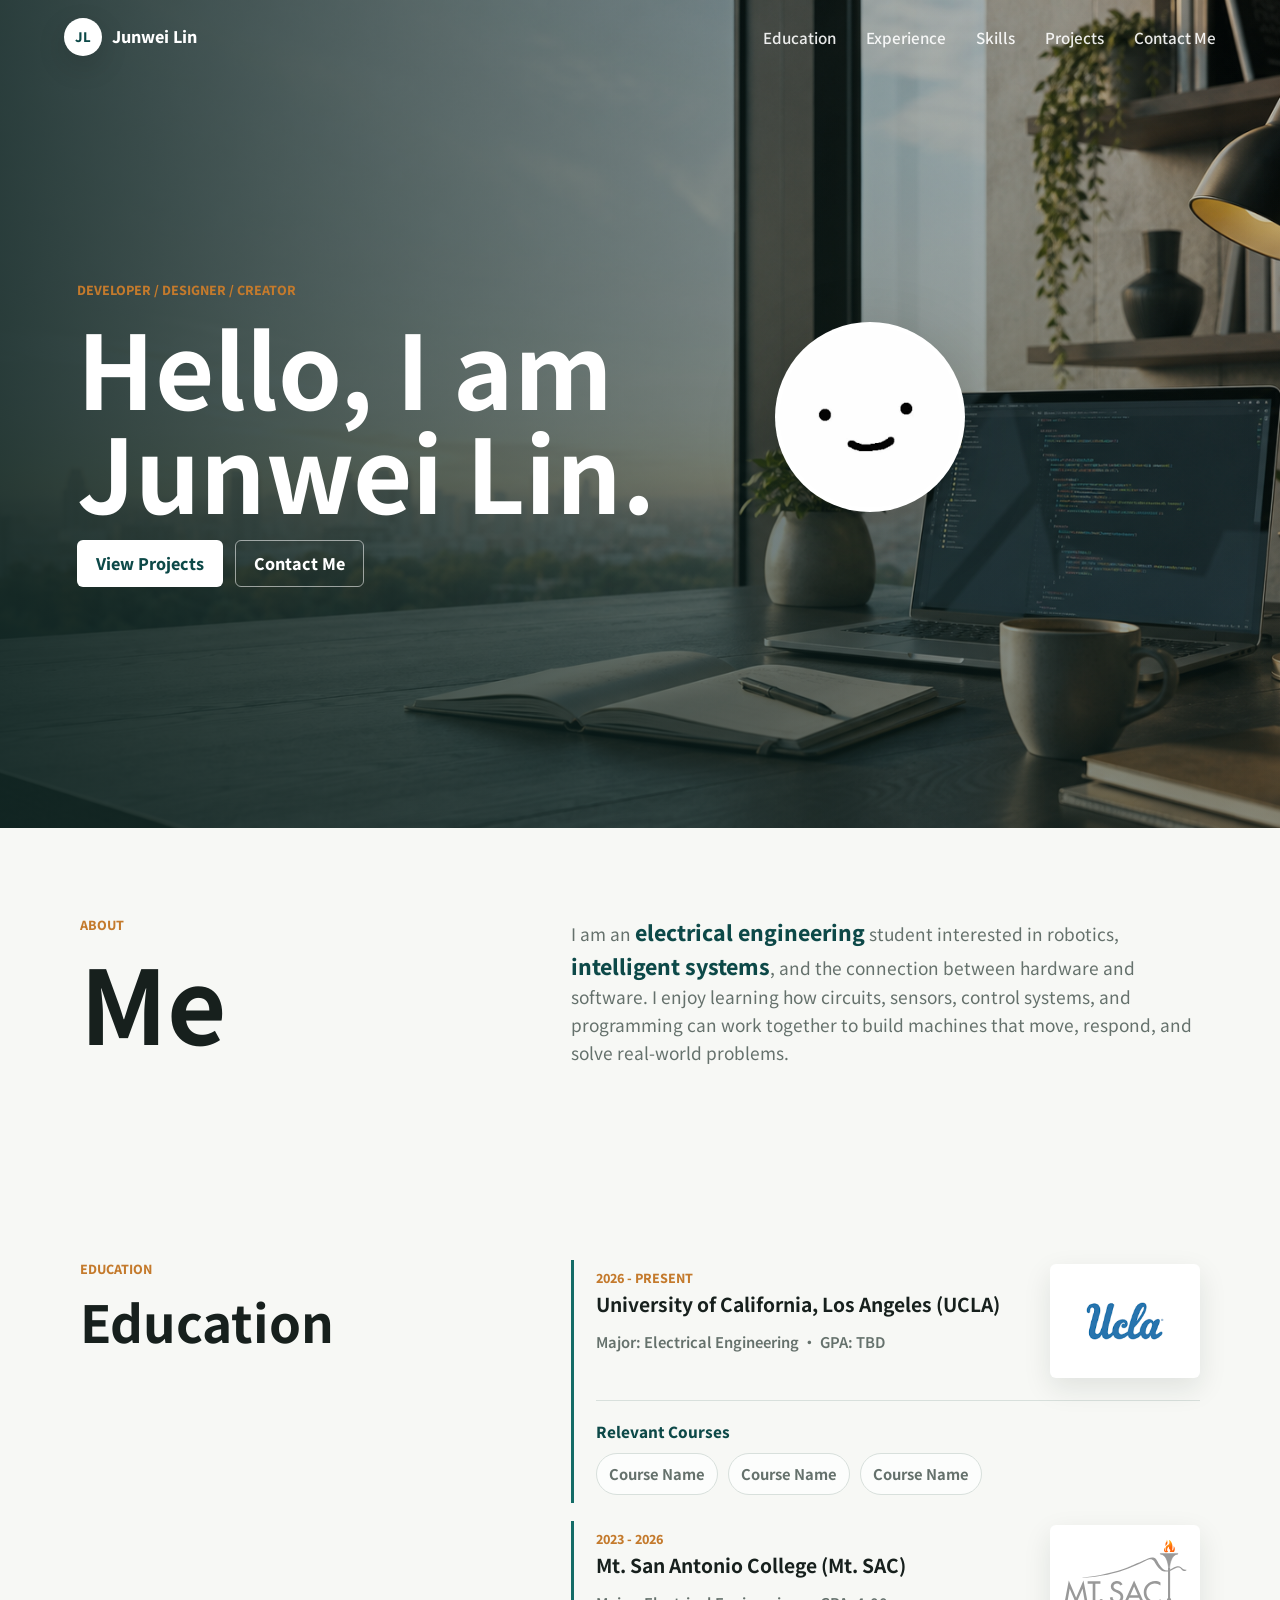
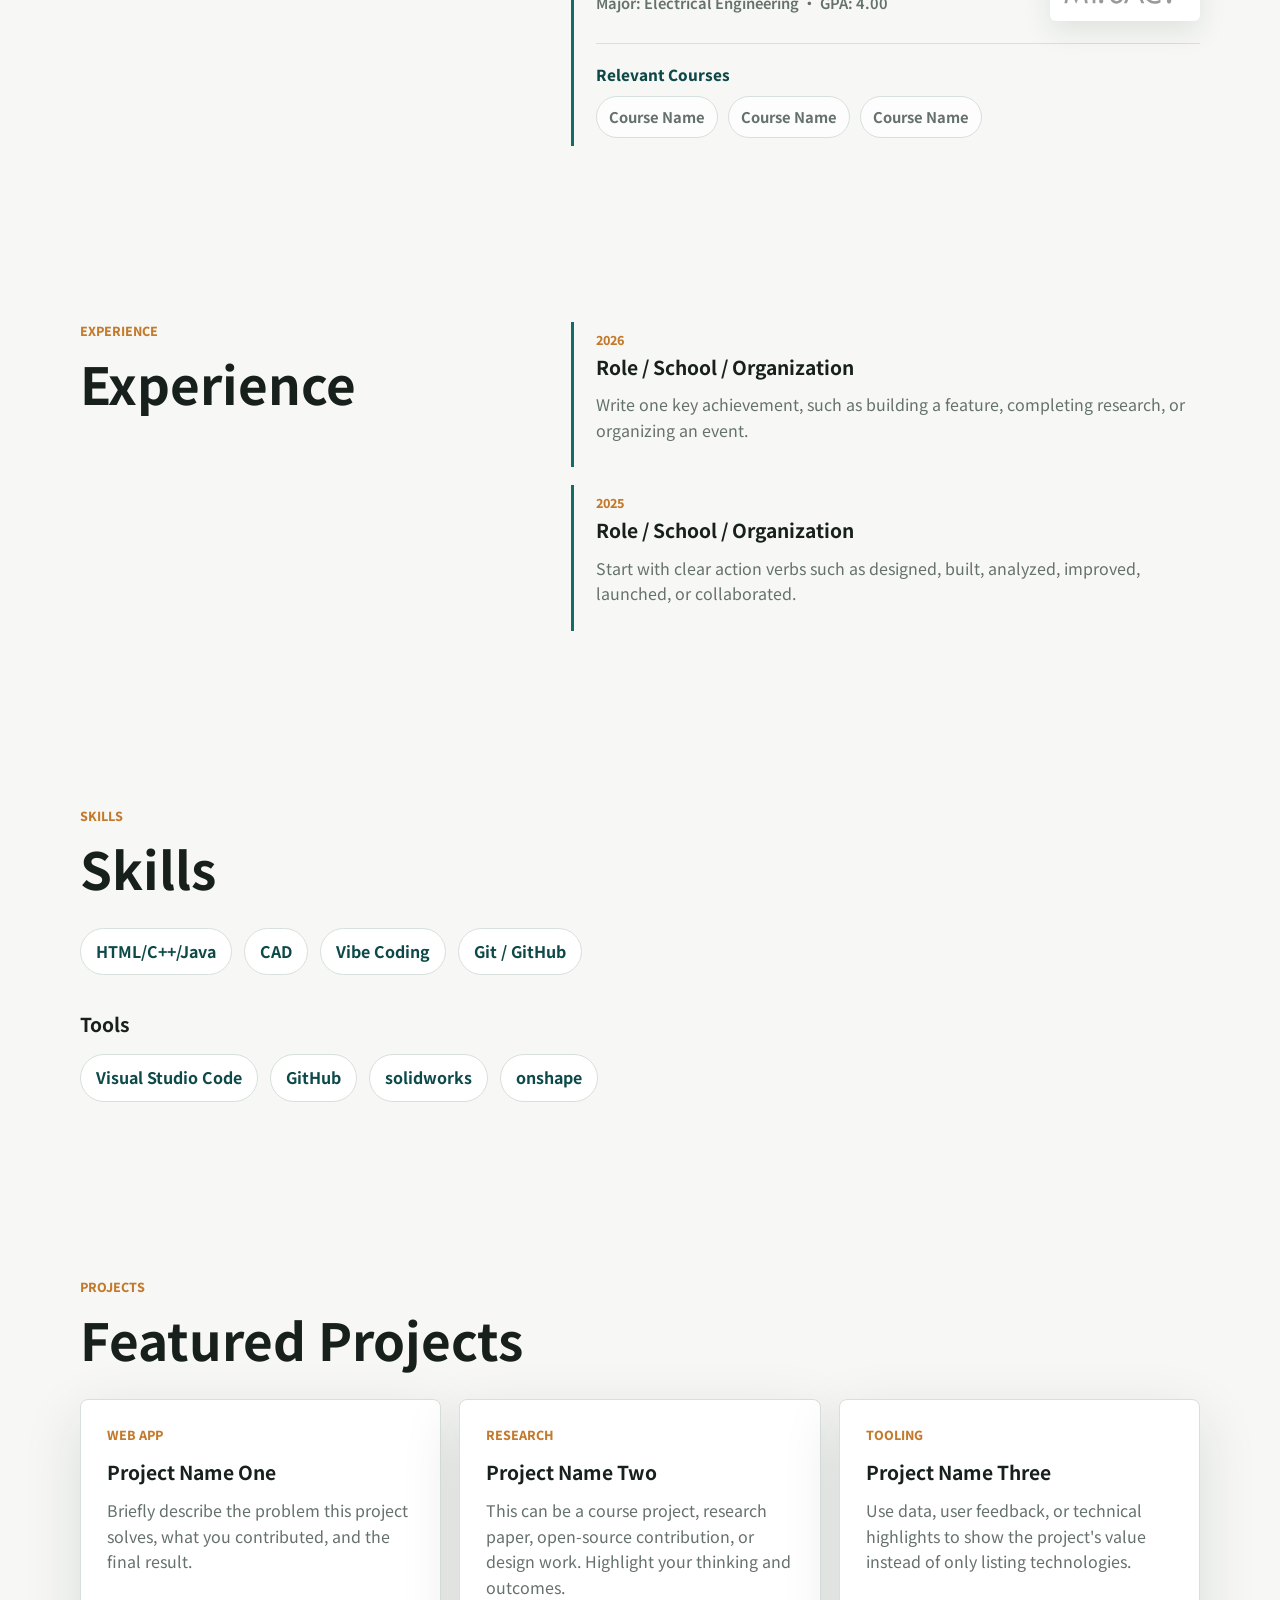
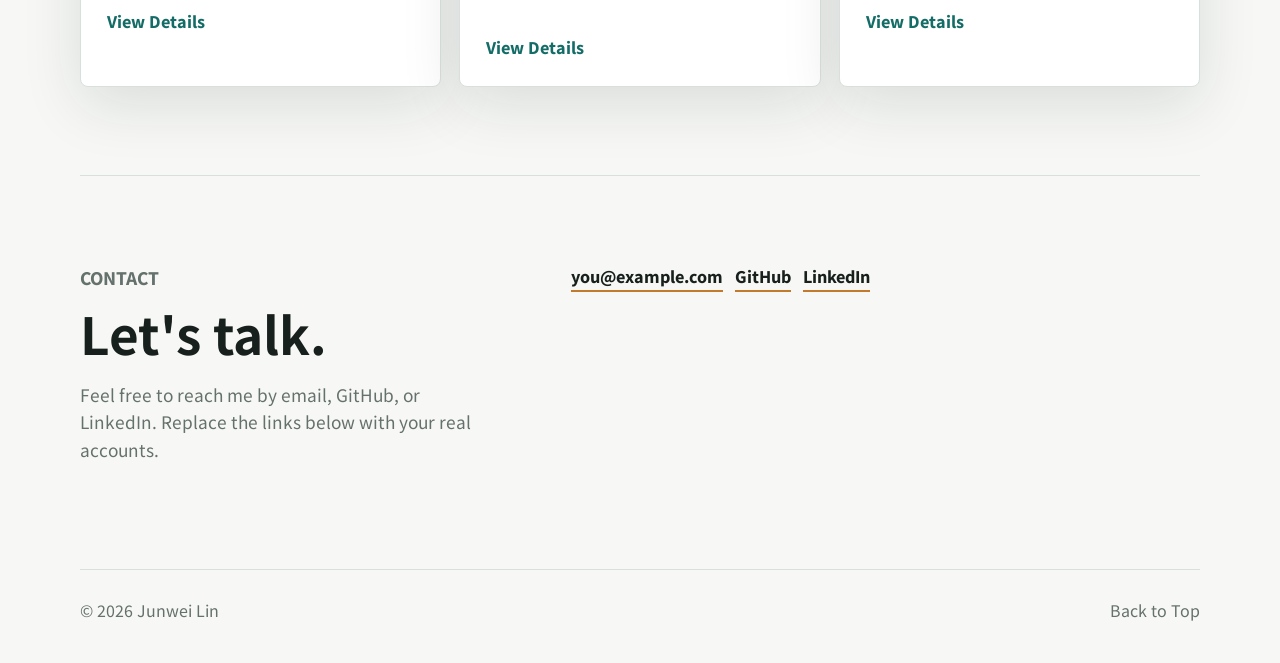
==== index.html @ 2634b9b8 "Refresh project page styles" ====
<!doctype html>
<html lang="en">
  <head>
    <meta charset="utf-8" />
    <meta name="viewport" content="width=device-width, initial-scale=1" />
    <meta
      name="description"
      content="A personal portfolio website showcasing projects, experience, skills, and contact information."
    />
    <title>Junwei Lin | Personal Website</title>
    <link rel="preconnect" href="https://fonts.googleapis.com" />
    <link rel="preconnect" href="https://fonts.gstatic.com" crossorigin />
    <link
      href="https://fonts.googleapis.com/css2?family=Noto+Sans+SC:wght@400;500;700;800&display=swap"
      rel="stylesheet"
    />
    <link rel="stylesheet" href="./styles.css?v=2" />
  </head>
  <body>
    <header class="site-header" data-header>
      <a class="brand" href="#home" aria-label="Back to home">
        <span class="brand-mark" aria-hidden="true">JL</span>
        <span>Junwei Lin</span>
      </a>
      <nav class="nav" aria-label="Main navigation">
        <a href="#education">Education</a>
        <a href="#experience">Experience</a>
        <a href="#skills">Skills</a>
        <a href="#projects">Projects</a>
        <a href="#contact">Contact Me</a>
      </nav>
    </header>

    <main>
      <section class="hero" id="home">
        <img
          class="hero-image"
          src="./assets/hero-workspace.png"
          alt="Modern workspace with city morning light"
        />
        <div class="hero-shade"></div>
        <div class="hero-content">
          <p class="eyebrow">Developer / Designer / Creator</p>
          <div class="hero-title">
            <h1>Hello, I am Junwei Lin.</h1>
            <img
              class="hero-avatar"
              src="./assets/avatar.png"
              alt="Junwei Lin avatar"
            />
          </div>
         
          <div class="hero-actions">
            <a class="button primary" href="#projects">View Projects</a>
            <a class="button secondary" href="#contact">Contact Me</a>
          </div>
        </div>
      </section>

      <section class="intro section">
        <div>
          <p class="section-label">About</p>
          <h1>Me</h1>
        </div>
        <p>
          I am an <strong>electrical engineering</strong> student interested in robotics, <strong>intelligent systems</strong>,
          and the connection between hardware and software. I enjoy learning how circuits,
          sensors, control systems, and programming can work together to build machines that
          move, respond, and solve real-world problems.
        </p>
      </section>

      
      <section class="split section education" id="education">
        <div>
          <p class="section-label">Education</p>
          <h2>Education</h2>
        </div>
        <div class="timeline">
          <article>
            <div class="education-header">
              <div>
                <span>2026 - Present</span>
                <h3>University of California, Los Angeles (UCLA)</h3>
                <p class="education-meta">Major: Electrical Engineering · GPA: TBD</p>
              </div>
              <img
                class="school-logo"
                src="./assets/ucla-logo.png"
                alt="UCLA logo"
              />
            </div>
            <div class="course-space">
              <h4>Relevant Courses</h4>
              <ul>
                <li>Course Name</li>
                <li>Course Name</li>
                <li>Course Name</li>
              </ul>
            </div>
          </article>
          <article>
            <div class="education-header">
              <div>
                <span>2023 - 2026</span>
                <h3>Mt. San Antonio College (Mt. SAC)</h3>
                <p class="education-meta">Major: Electrical Engineering · GPA: 4.00</p>
              </div>
              <img
                class="school-logo"
                src="./assets/mtsac-logo.svg"
                alt="Mt. SAC logo"
              />
            </div>
            <div class="course-space">
              <h4>Relevant Courses</h4>
              <ul>
                <li>Course Name</li>
                <li>Course Name</li>
                <li>Course Name</li>
              </ul>
            </div>
          </article>
        </div>
      </section>

      <section class="split section" id="experience">
        <div>
          <p class="section-label">Experience</p>
          <h2>Experience</h2>
        </div>
        <div class="timeline">
          <article>
            <span>2026</span>
            <h3>Role / School / Organization</h3>
            <p>Write one key achievement, such as building a feature, completing research, or organizing an event.</p>
          </article>
          <article>
            <span>2025</span>
            <h3>Role / School / Organization</h3>
            <p>Start with clear action verbs such as designed, built, analyzed, improved, launched, or collaborated.</p>
          </article>
        </div>
      </section>

      <section class="section" id="skills">
        <div class="section-heading">
          <p class="section-label">Skills</p>
          <h2>Skills</h2>
        </div>
        <ul class="skill-list" aria-label="Skills list">
          <li>HTML/C++/Java</li>
          <li>CAD</li>
          <li>Vibe Coding</li>
          <li>Git / GitHub</li>
        </ul>
        <div class="tool-group">
          <h3>Tools</h3>
          <ul class="skill-list" aria-label="Tools I want to use">
            <li>Visual Studio Code</li>
            <li>GitHub</li>
            <li>solidworks</li>
            <li>onshape</li>
          </ul>
        </div>
      </section>

      <section class="section" id="projects">
        <div class="section-heading">
          <p class="section-label">Projects</p>
          <h2>Featured Projects</h2>
        </div>
        <div class="project-grid">
          <article class="project-card">
            <div class="project-meta">Web App</div>
            <h3>Project Name One</h3>
            <p>
              Briefly describe the problem this project solves, what you contributed,
              and the final result.
            </p>
            <a href="./project-one.html" aria-label="View Project Name One details">View Details</a>
          </article>
          <article class="project-card">
            <div class="project-meta">Research</div>
            <h3>Project Name Two</h3>
            <p>
              This can be a course project, research paper, open-source contribution,
              or design work. Highlight your thinking and outcomes.
            </p>
            <a href="./project-two.html" aria-label="View Project Name Two details">View Details</a>
          </article>
          <article class="project-card">
            <div class="project-meta">Tooling</div>
            <h3>Project Name Three</h3>
            <p>
              Use data, user feedback, or technical highlights to show the project's value
              instead of only listing technologies.
            </p>
            <a href="./project-three.html" aria-label="View Project Name Three details">View Details</a>
          </article>
        </div>
      </section>

      <section class="contact section" id="contact">
        <div>
          <p class="section-label">Contact</p>
          <h2>Let's talk.</h2>
          <p>
            Feel free to reach me by email, GitHub, or LinkedIn.
            Replace the links below with your real accounts.
          </p>
        </div>
        <div class="contact-links">
          <a href="mailto:you@example.com">you@example.com</a>
          <a href="https://github.com/yourname">GitHub</a>
          <a href="https://www.linkedin.com/in/yourname">LinkedIn</a>
        </div>
      </section>
    </main>

    <footer class="footer">
      <span>© <span data-year></span> Junwei Lin</span>
      <a href="#home">Back to Top</a>
    </footer>

    <script src="./script.js"></script>
  </body>
</html>
---- styles.css ----
:root {
  color-scheme: light;
  --ink: #17201d;
  --muted: #65716c;
  --line: #d8e0dc;
  --paper: #f7f8f5;
  --white: #ffffff;
  --teal: #146c67;
  --teal-dark: #0d4948;
  --amber: #c47a2c;
  --shadow: 0 18px 60px rgba(20, 35, 33, 0.12);
}

* {
  box-sizing: border-box;
}

html {
  scroll-behavior: smooth;
}

body {
  margin: 0;
  background: var(--paper);
  color: var(--ink);
  font-family: "Noto Sans SC", system-ui, -apple-system, BlinkMacSystemFont,
    "Segoe UI", sans-serif;
  line-height: 1.6;
}

a {
  color: inherit;
  text-decoration: none;
}

.site-header {
  position: fixed;
  top: 0;
  left: 0;
  z-index: 10;
  display: flex;
  align-items: center;
  justify-content: space-between;
  width: 100%;
  padding: 18px clamp(20px, 5vw, 72px);
  color: var(--white);
  transition: background 180ms ease, color 180ms ease, box-shadow 180ms ease;
}

.site-header.is-scrolled {
  background: rgba(247, 248, 245, 0.92);
  color: var(--ink);
  box-shadow: 0 10px 35px rgba(20, 35, 33, 0.08);
  backdrop-filter: blur(16px);
}

.brand,
.nav,
.hero-actions,
.contact-links {
  display: flex;
  align-items: center;
}

.brand {
  gap: 10px;
  font-weight: 800;
}

.brand-mark {
  display: grid;
  width: 38px;
  height: 38px;
  place-items: center;
  border-radius: 50%;
  background: var(--white);
  color: var(--teal-dark);
  border: 1px solid rgba(255, 255, 255, 0.55);
  box-shadow: 0 10px 30px rgba(0, 0, 0, 0.14);
  font-size: 0.82rem;
  font-weight: 800;
  line-height: 1;
}

.site-header.is-scrolled .brand-mark {
  background: var(--teal-dark);
  color: var(--white);
  border-color: rgba(13, 73, 72, 0.18);
  box-shadow: 0 10px 30px rgba(20, 35, 33, 0.12);
}

.nav {
  gap: clamp(14px, 3vw, 30px);
  font-size: 0.95rem;
  font-weight: 500;
}

.nav a {
  opacity: 0.9;
}

.nav a:hover {
  opacity: 1;
}

.hero {
  position: relative;
  display: grid;
  min-height: 92vh;
  overflow: hidden;
  padding: 112px clamp(20px, 6vw, 88px) 72px;
  align-items: center;
}

.hero-image,
.hero-shade {
  position: absolute;
  inset: 0;
  width: 100%;
  height: 100%;
}

.hero-image {
  object-fit: cover;
}

.hero-shade {
  background:
    linear-gradient(90deg, rgba(13, 35, 33, 0.86) 0%, rgba(13, 35, 33, 0.55) 42%, rgba(13, 35, 33, 0.12) 100%),
    linear-gradient(0deg, rgba(13, 35, 33, 0.38), rgba(13, 35, 33, 0.02));
}

.hero-content {
  position: relative;
  z-index: 1;
  max-width: 980px;
  color: var(--white);
}

.hero-title {
  display: flex;
  align-items: center;
  gap: clamp(22px, 4vw, 48px);
  margin-bottom: 18px;
}

.eyebrow,
.section-label,
.project-meta,
.timeline span {
  margin: 0 0 12px;
  color: var(--amber);
  font-size: 0.78rem;
  font-weight: 800;
  letter-spacing: 0;
  text-transform: uppercase;
}

h1,
h2,
h3,
h4,
p {
  margin-top: 0;
}

h1 {
  max-width: 650px;
  margin-bottom: 0;
  font-size: clamp(3rem, 8vw, 6.8rem);
  line-height: 1.02;
}

.hero-avatar {
  width: clamp(112px, 15vw, 190px);
  height: clamp(112px, 15vw, 190px);
  flex: 0 0 auto;
  border: 5px solid rgba(255, 255, 255, 0.92);
  border-radius: 50%;
  background: var(--white);
  box-shadow: 0 22px 70px rgba(0, 0, 0, 0.22);
  object-fit: cover;
}

h2 {
  margin-bottom: 18px;
  font-size: clamp(2rem, 4vw, 3.2rem);
  line-height: 1.15;
}

h3 {
  margin-bottom: 10px;
  font-size: 1.2rem;
}

h4 {
  margin-bottom: 10px;
  font-size: 0.95rem;
}

.hero-copy {
  max-width: 620px;
  margin-bottom: 34px;
  color: rgba(255, 255, 255, 0.86);
  font-size: clamp(1.05rem, 2vw, 1.28rem);
}

.hero-actions {
  flex-wrap: wrap;
  gap: 12px;
}

.button {
  display: inline-flex;
  min-height: 46px;
  align-items: center;
  justify-content: center;
  border: 1px solid transparent;
  border-radius: 6px;
  padding: 10px 18px;
  font-weight: 800;
}

.button.primary {
  background: var(--white);
  color: var(--teal-dark);
}

.button.secondary {
  border-color: rgba(255, 255, 255, 0.55);
  color: var(--white);
}

.section {
  width: min(1120px, calc(100% - 40px));
  margin: 0 auto;
  padding: 88px 0;
}

.intro,
.split,
.contact {
  display: grid;
  grid-template-columns: minmax(220px, 0.8fr) minmax(0, 1.2fr);
  gap: clamp(28px, 6vw, 72px);
  align-items: start;
}

.intro p:last-child,
.contact p {
  color: var(--muted);
  font-size: 1.08rem;
}

.intro strong {
  color: var(--teal-dark);
  font-size: 1.22em;
  font-weight: 800;
}

.section-heading {
  margin-bottom: 30px;
}

.project-grid {
  display: grid;
  grid-template-columns: repeat(3, minmax(0, 1fr));
  gap: 18px;
}

.project-card {
  min-height: 280px;
  border: 1px solid var(--line);
  border-radius: 8px;
  background: var(--white);
  padding: 26px;
  box-shadow: var(--shadow);
}

.project-card p,
.timeline p {
  color: var(--muted);
}

.project-card a {
  display: inline-flex;
  margin-top: 18px;
  color: var(--teal);
  font-weight: 800;
}

.timeline {
  display: grid;
  gap: 18px;
}

.timeline article {
  border-left: 3px solid var(--teal);
  padding: 4px 0 8px 22px;
}

.education-header {
  display: flex;
  align-items: flex-start;
  justify-content: space-between;
  gap: 18px;
}

.school-logo {
  width: min(150px, 32vw);
  height: auto;
  flex: 0 0 auto;
  border-radius: 6px;
  background: var(--white);
  padding: 8px;
  box-shadow: 0 10px 28px rgba(20, 35, 33, 0.1);
}

.education-meta {
  margin: 0;
  color: var(--muted);
  font-size: 0.92rem;
  font-weight: 600;
}

.course-space {
  margin-top: 22px;
  border-top: 1px solid var(--line);
  padding-top: 18px;
}

.course-space h4 {
  color: var(--teal-dark);
  font-weight: 800;
}

.course-space ul {
  display: flex;
  flex-wrap: wrap;
  gap: 10px;
  margin: 0;
  padding: 0;
  list-style: none;
}

.course-space li {
  border: 1px solid var(--line);
  border-radius: 999px;
  background: rgba(255, 255, 255, 0.7);
  padding: 8px 12px;
  color: var(--muted);
  font-size: 0.92rem;
  font-weight: 700;
}

.skill-list {
  display: flex;
  flex-wrap: wrap;
  gap: 12px;
  margin: 0;
  padding: 0;
  list-style: none;
}

.skill-list li {
  border: 1px solid var(--line);
  border-radius: 999px;
  background: var(--white);
  padding: 10px 15px;
  color: var(--teal-dark);
  font-weight: 700;
}

.tool-group {
  margin-top: 34px;
}

.tool-group h3 {
  margin-bottom: 14px;
}

.contact {
  border-top: 1px solid var(--line);
}

.contact-links {
  flex-wrap: wrap;
  gap: 12px;
}

.contact-links a {
  border-bottom: 2px solid var(--amber);
  font-weight: 800;
}

.footer {
  display: flex;
  justify-content: space-between;
  gap: 18px;
  width: min(1120px, calc(100% - 40px));
  margin: 0 auto;
  border-top: 1px solid var(--line);
  padding: 28px 0 40px;
  color: var(--muted);
}

.detail-page {
  min-height: 100vh;
}

.detail-header {
  position: fixed;
}

.detail-nav a {
  color: var(--teal-dark);
  font-weight: 800;
}

.project-detail {
  padding-top: 118px;
}

.project-detail-hero {
  width: min(1120px, calc(100% - 40px));
  margin: 0 auto;
  border-bottom: 1px solid var(--line);
  padding: 68px 0 58px;
}

.project-detail-hero h1 {
  max-width: 850px;
  margin-bottom: 20px;
  color: var(--ink);
  font-size: clamp(2.8rem, 7vw, 5.8rem);
}

.project-detail-lead {
  max-width: 760px;
  margin-bottom: 0;
  color: var(--muted);
  font-size: 1.15rem;
}

.project-detail-grid {
  display: grid;
  grid-template-columns: minmax(0, 1.4fr) minmax(240px, 0.6fr);
  gap: clamp(36px, 7vw, 88px);
  width: min(1120px, calc(100% - 40px));
  margin: 0 auto;
  padding: 64px 0 88px;
}

.project-detail-content section + section {
  margin-top: 48px;
}

.project-detail-content h2 {
  font-size: 1.8rem;
}

.project-detail-content p {
  color: var(--muted);
}

.project-facts {
  border-left: 3px solid var(--teal);
  padding-left: 24px;
}

.project-facts dl {
  margin: 0;
}

.project-facts dt {
  margin-top: 22px;
  color: var(--muted);
  font-size: 0.78rem;
  font-weight: 800;
  text-transform: uppercase;
}

.project-facts dt:first-child {
  margin-top: 0;
}

.project-facts dd {
  margin: 4px 0 0;
  color: var(--ink);
  font-weight: 700;
}

.detail-actions {
  display: flex;
  flex-wrap: wrap;
  gap: 12px;
  margin-top: 34px;
}

.detail-actions .button.primary {
  background: var(--teal-dark);
  color: var(--white);
}

@media (max-width: 820px) {
  .site-header {
    align-items: flex-start;
    gap: 14px;
  }

  .nav {
    flex-wrap: wrap;
    justify-content: flex-end;
  }

  .hero {
    min-height: 88vh;
    padding-top: 136px;
  }

  .hero-title {
    align-items: flex-start;
    gap: 20px;
  }

  .hero-avatar {
    width: 118px;
    height: 118px;
    border-width: 4px;
  }

  .hero-shade {
    background: linear-gradient(90deg, rgba(13, 35, 33, 0.88), rgba(13, 35, 33, 0.35));
  }

  .intro,
  .split,
  .contact,
  .project-grid,
  .project-detail-grid {
    grid-template-columns: 1fr;
  }

  .section {
    padding: 64px 0;
  }
}

@media (max-width: 560px) {
  .site-header {
    position: absolute;
    color: var(--white);
  }

  .nav {
    display: none;
  }

  .detail-nav {
    display: flex;
    font-size: 0.82rem;
  }

  .hero {
    min-height: 86vh;
    padding: 118px 20px 56px;
  }

  h1 {
    font-size: 3rem;
  }

  .hero-title {
    flex-direction: column-reverse;
  }

  .hero-avatar {
    width: 96px;
    height: 96px;
  }

  .button {
    width: 100%;
  }

  .project-detail {
    padding-top: 88px;
  }

  .project-detail-hero {
    padding-top: 52px;
  }

  .footer {
    flex-direction: column;
  }
}
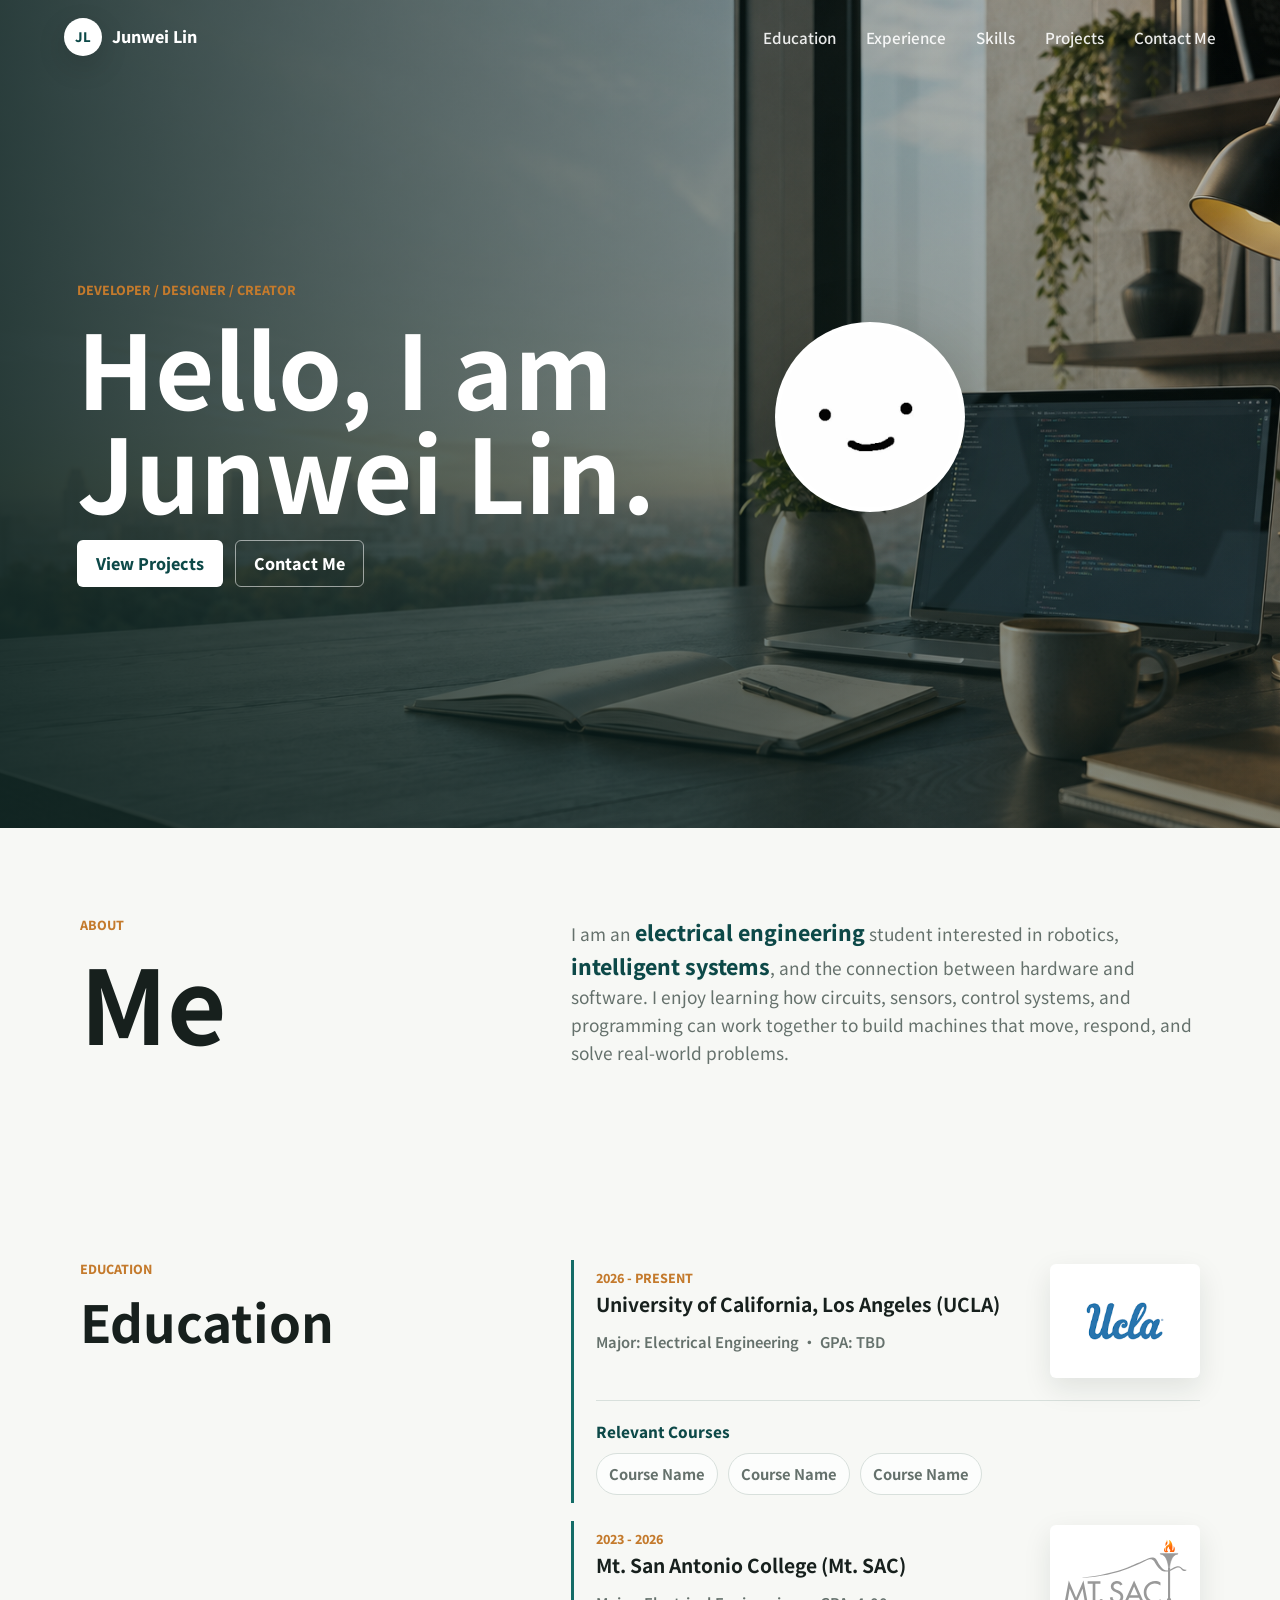
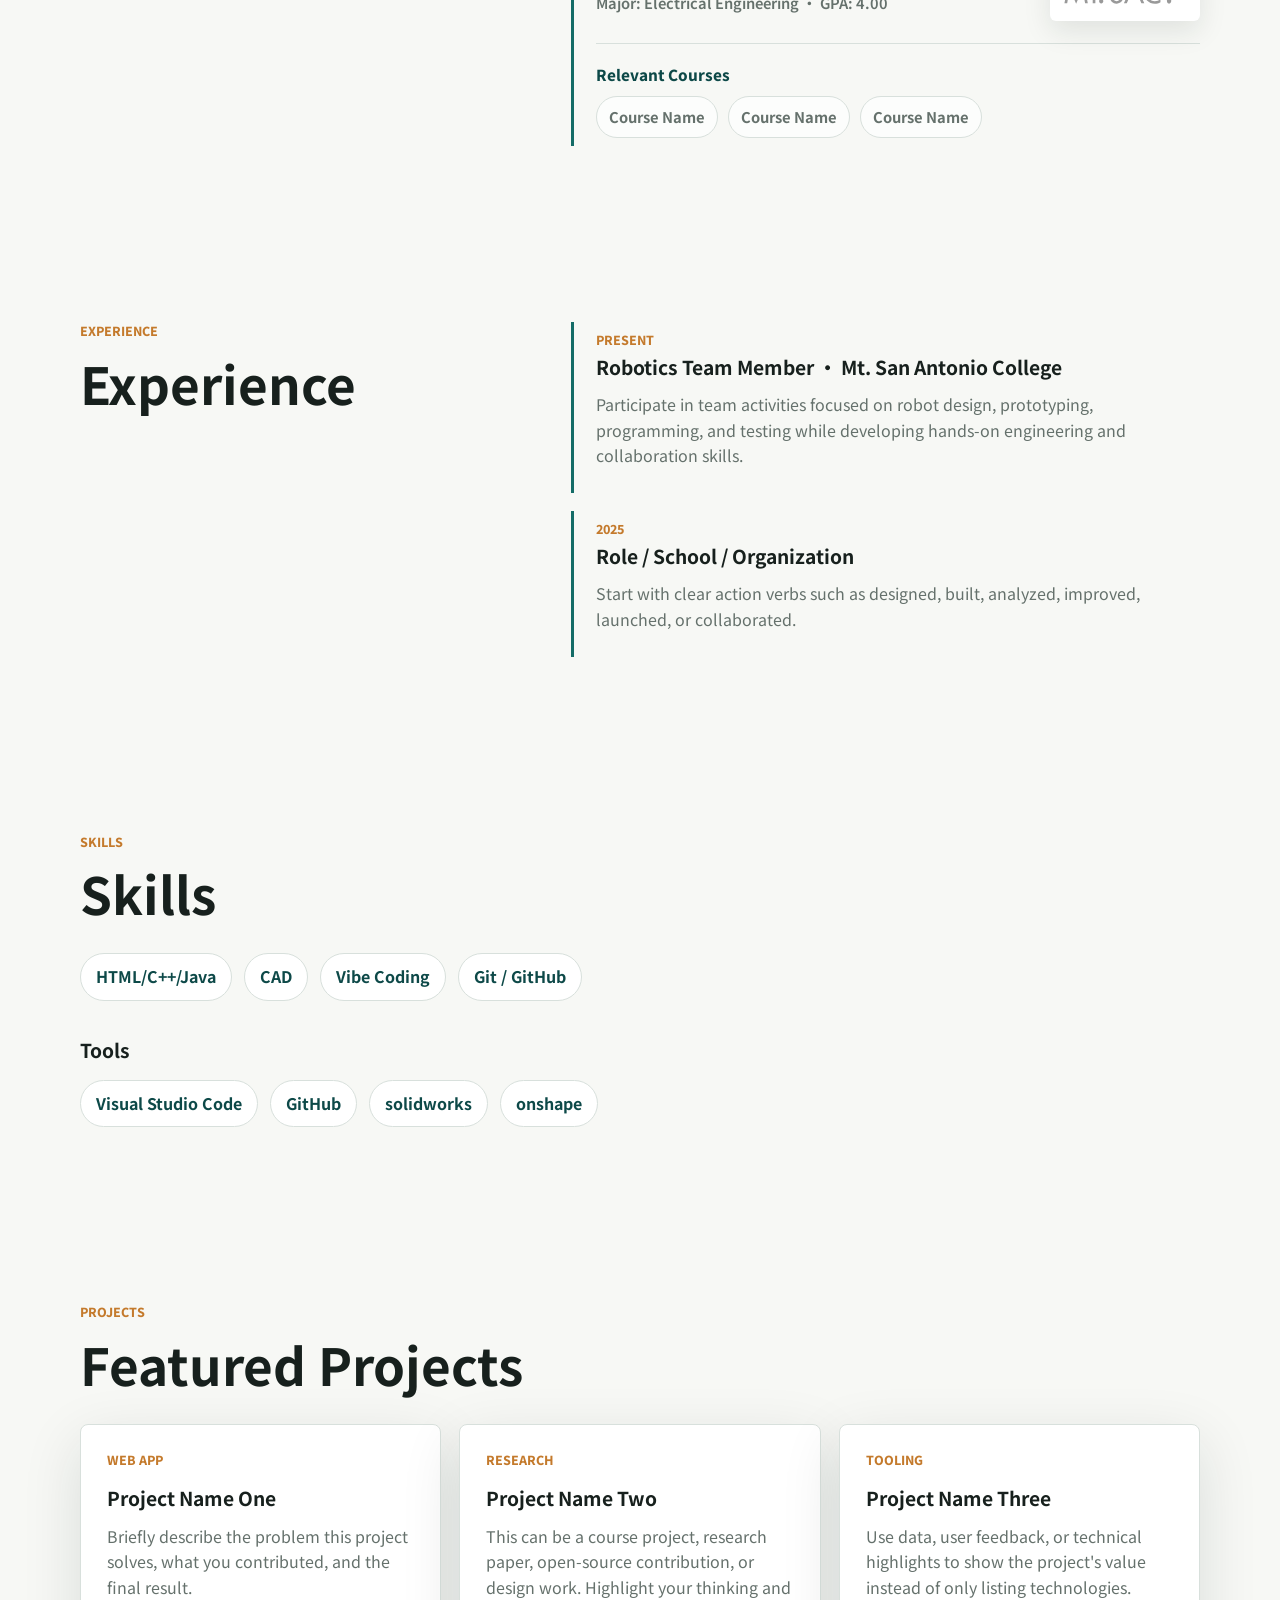
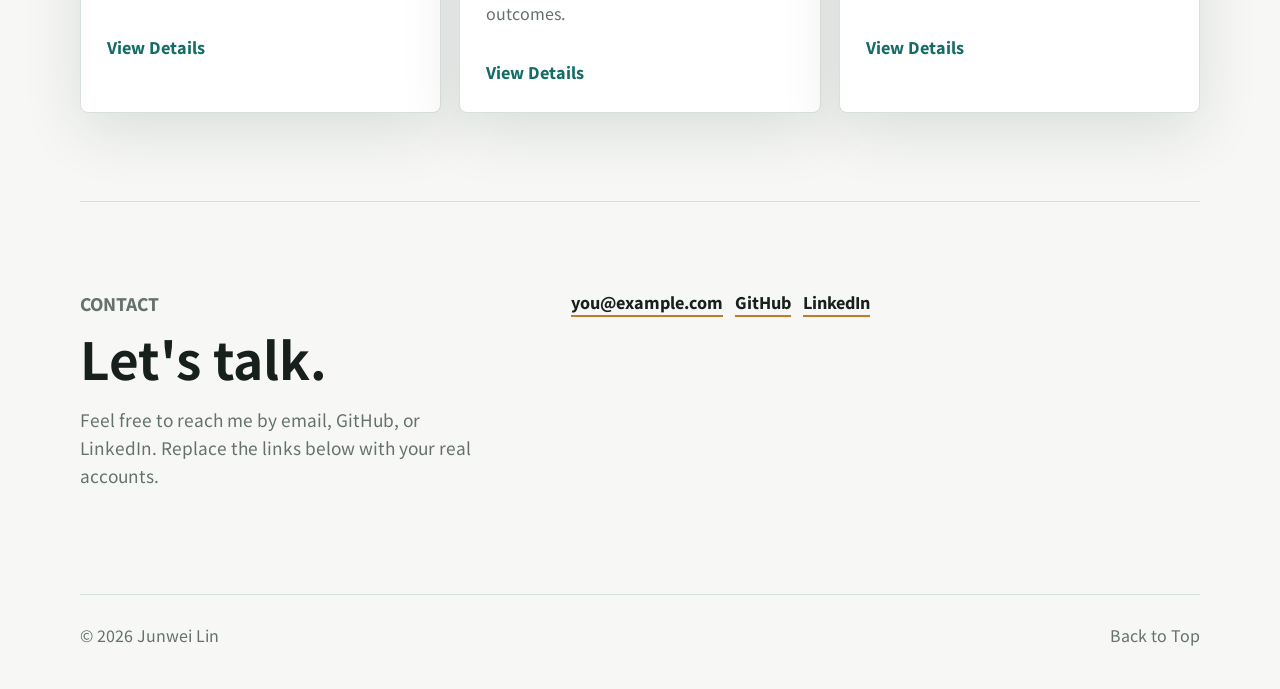
==== commit d8b537f5: "Add Mt SAC robotics team experience" ====
--- a/index.html
+++ b/index.html
@@ -131,9 +131,13 @@
         </div>
         <div class="timeline">
           <article>
-            <span>2026</span>
-            <h3>Role / School / Organization</h3>
-            <p>Write one key achievement, such as building a feature, completing research, or organizing an event.</p>
+            <span>Present</span>
+            <h3>Robotics Team Member · Mt. San Antonio College</h3>
+            <p>
+              Participate in team activities focused on robot design, prototyping,
+              programming, and testing while developing hands-on engineering and
+              collaboration skills.
+            </p>
           </article>
           <article>
             <span>2025</span>
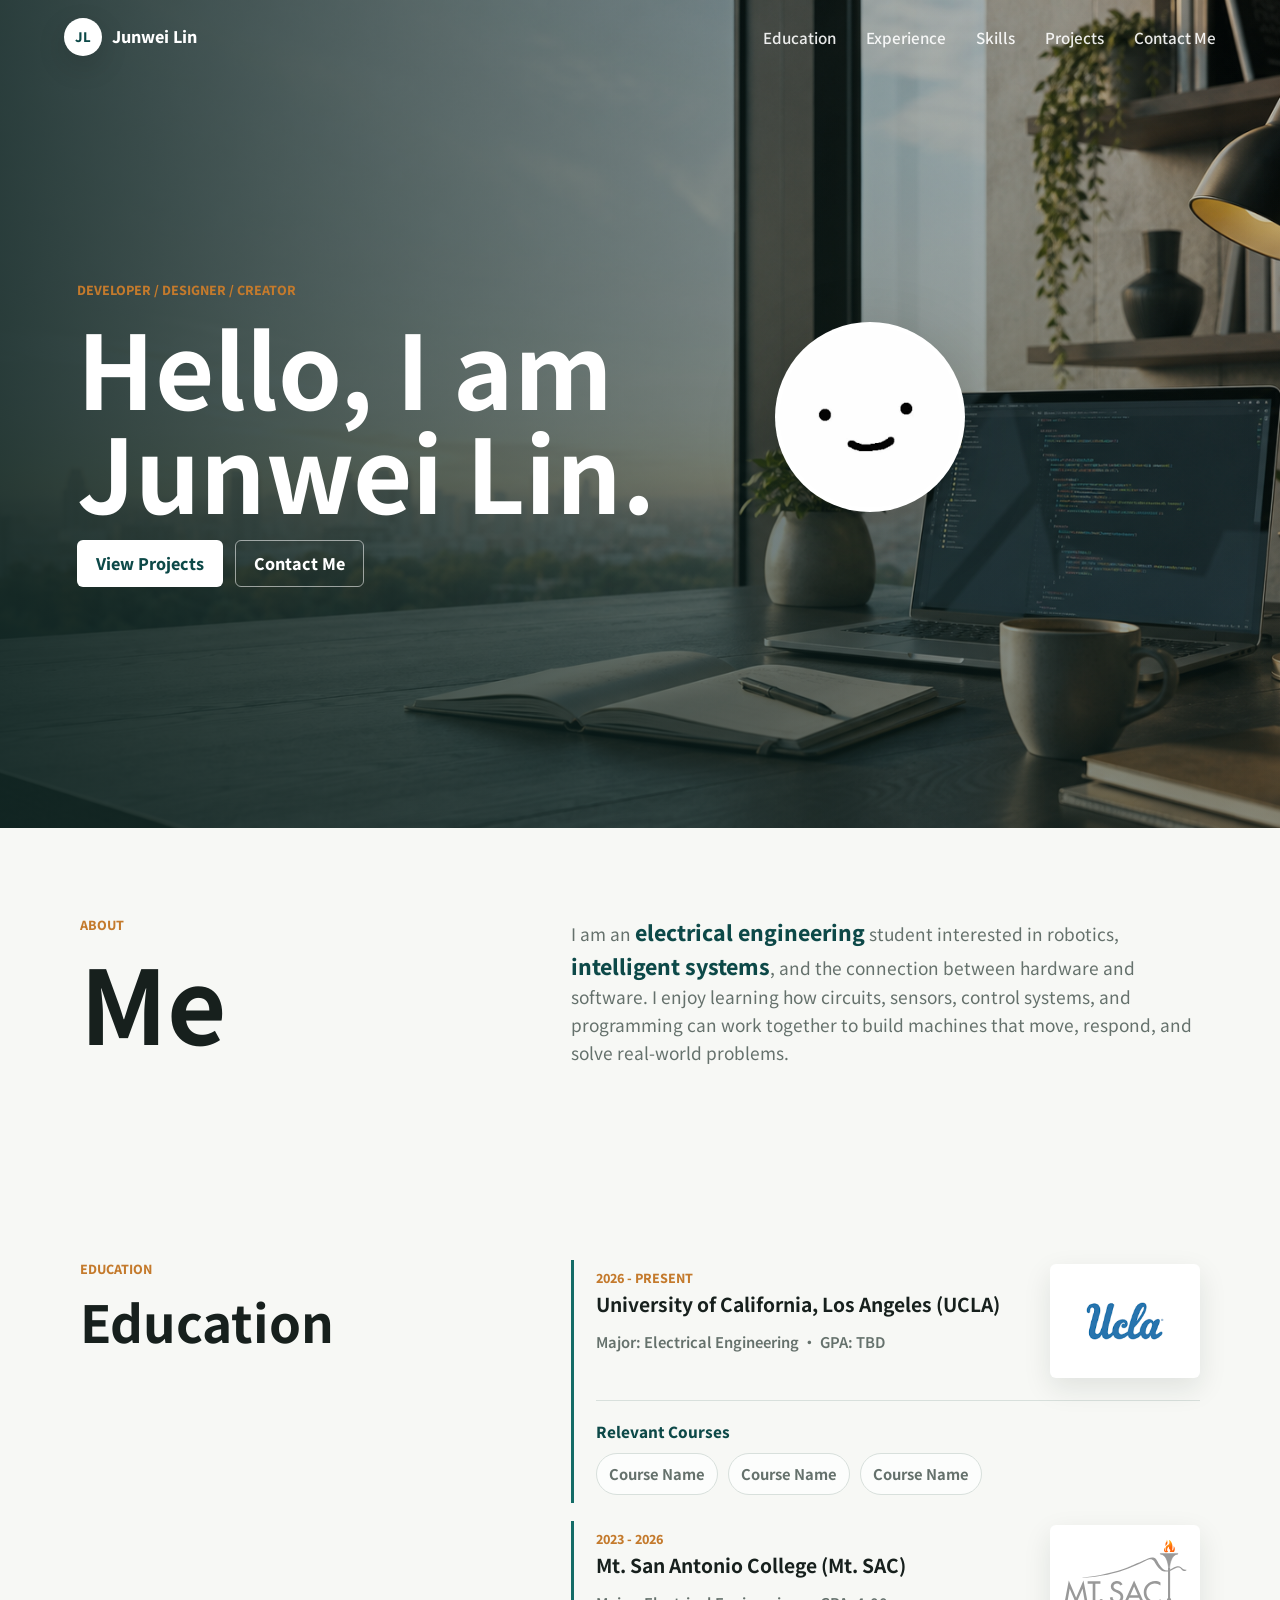
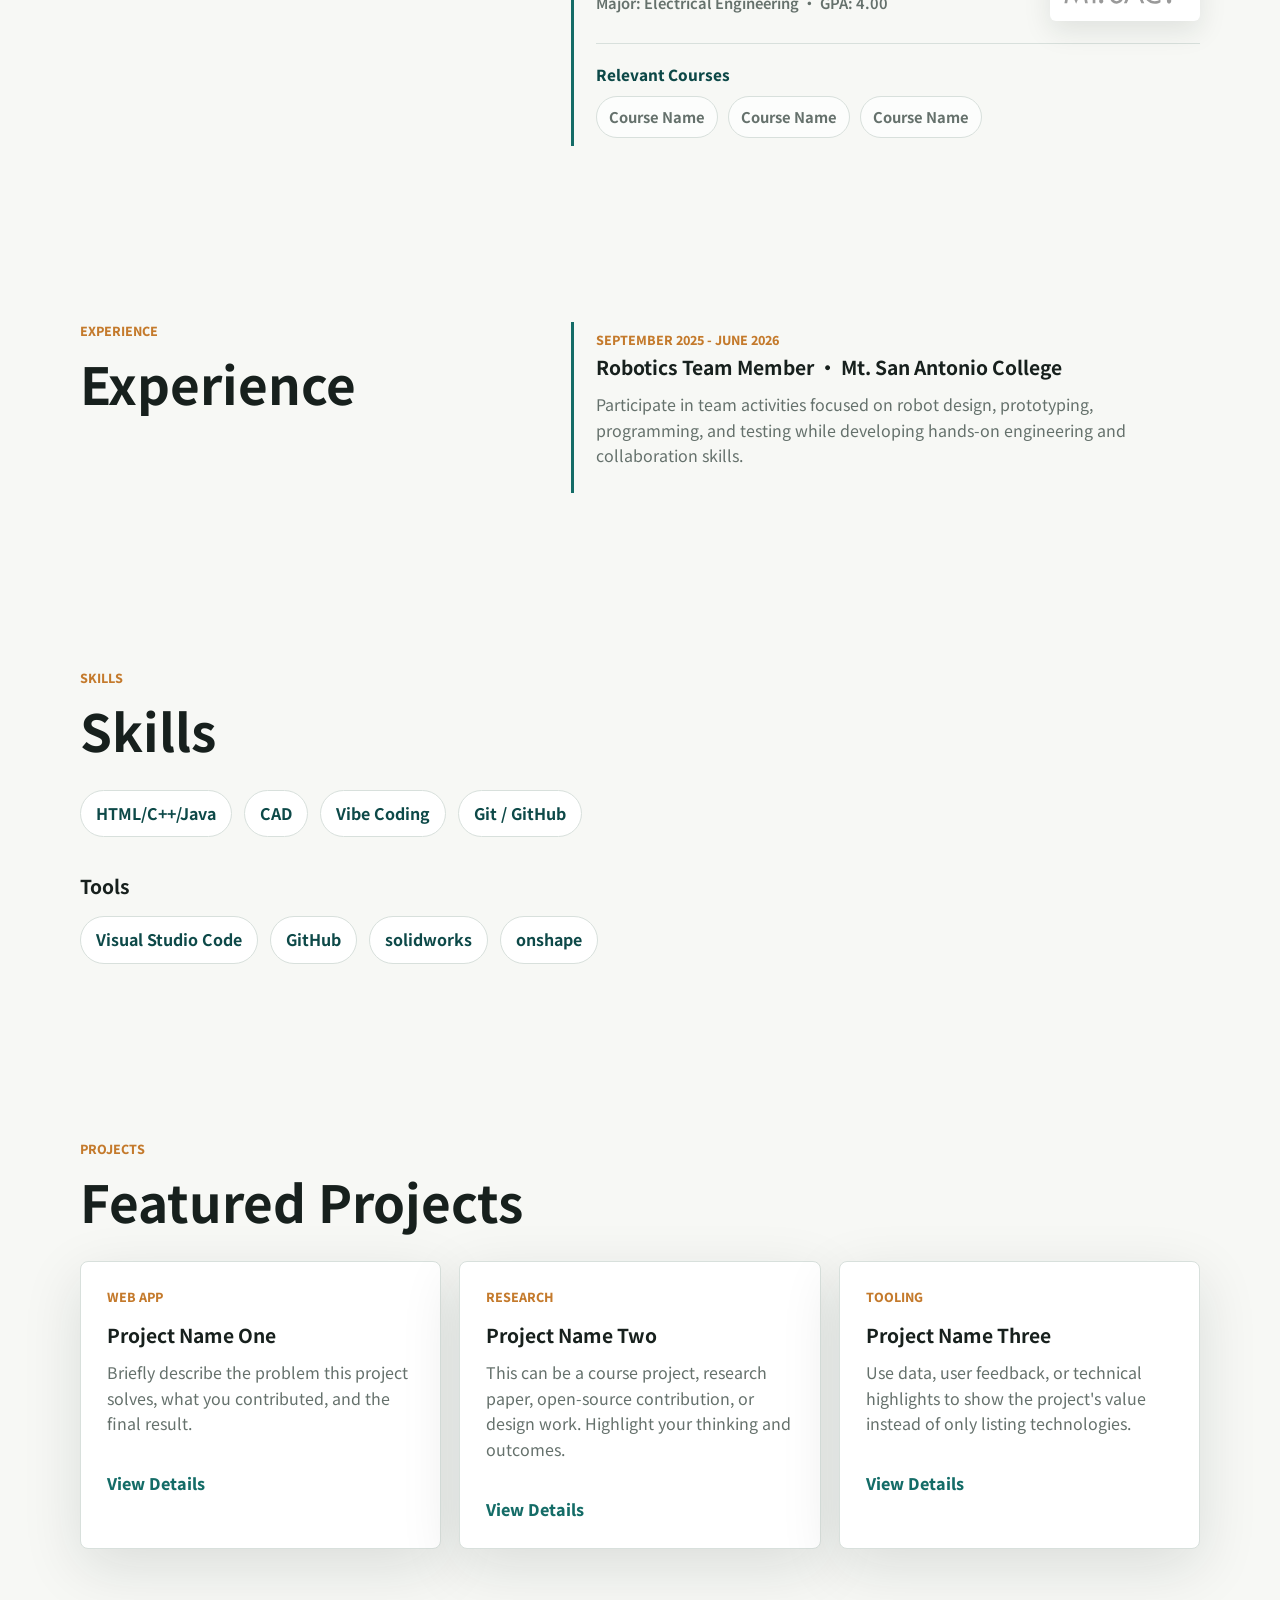
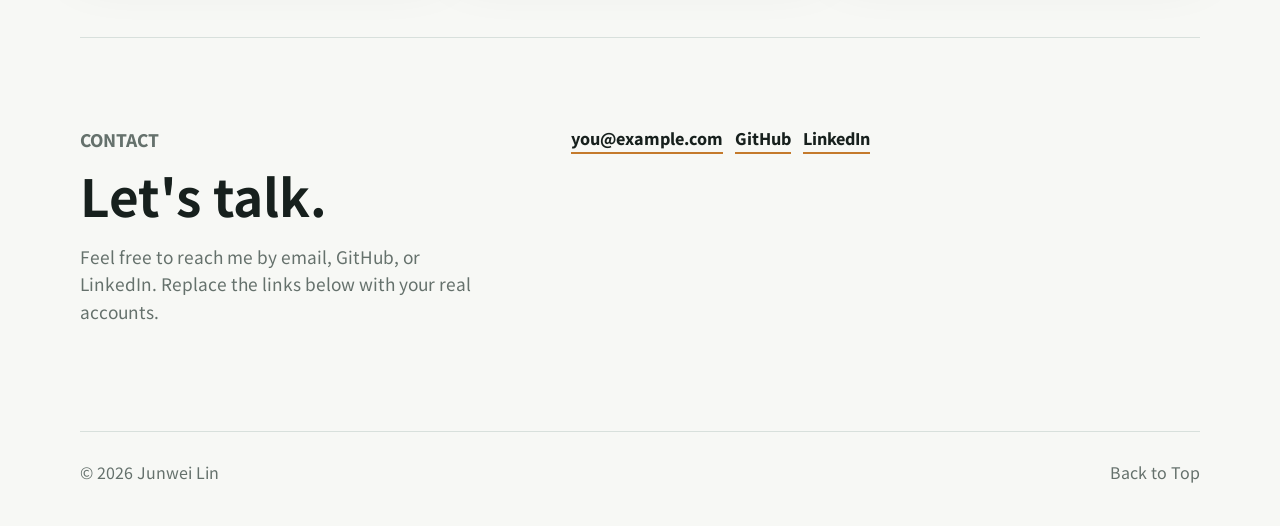
==== commit 59df5f54: "Update robotics team dates" ====
--- a/index.html
+++ b/index.html
@@ -131,18 +131,13 @@
         </div>
         <div class="timeline">
           <article>
-            <span>Present</span>
+            <span>September 2025 - June 2026</span>
             <h3>Robotics Team Member · Mt. San Antonio College</h3>
             <p>
               Participate in team activities focused on robot design, prototyping,
               programming, and testing while developing hands-on engineering and
               collaboration skills.
             </p>
-          </article>
-          <article>
-            <span>2025</span>
-            <h3>Role / School / Organization</h3>
-            <p>Start with clear action verbs such as designed, built, analyzed, improved, launched, or collaborated.</p>
           </article>
         </div>
       </section>
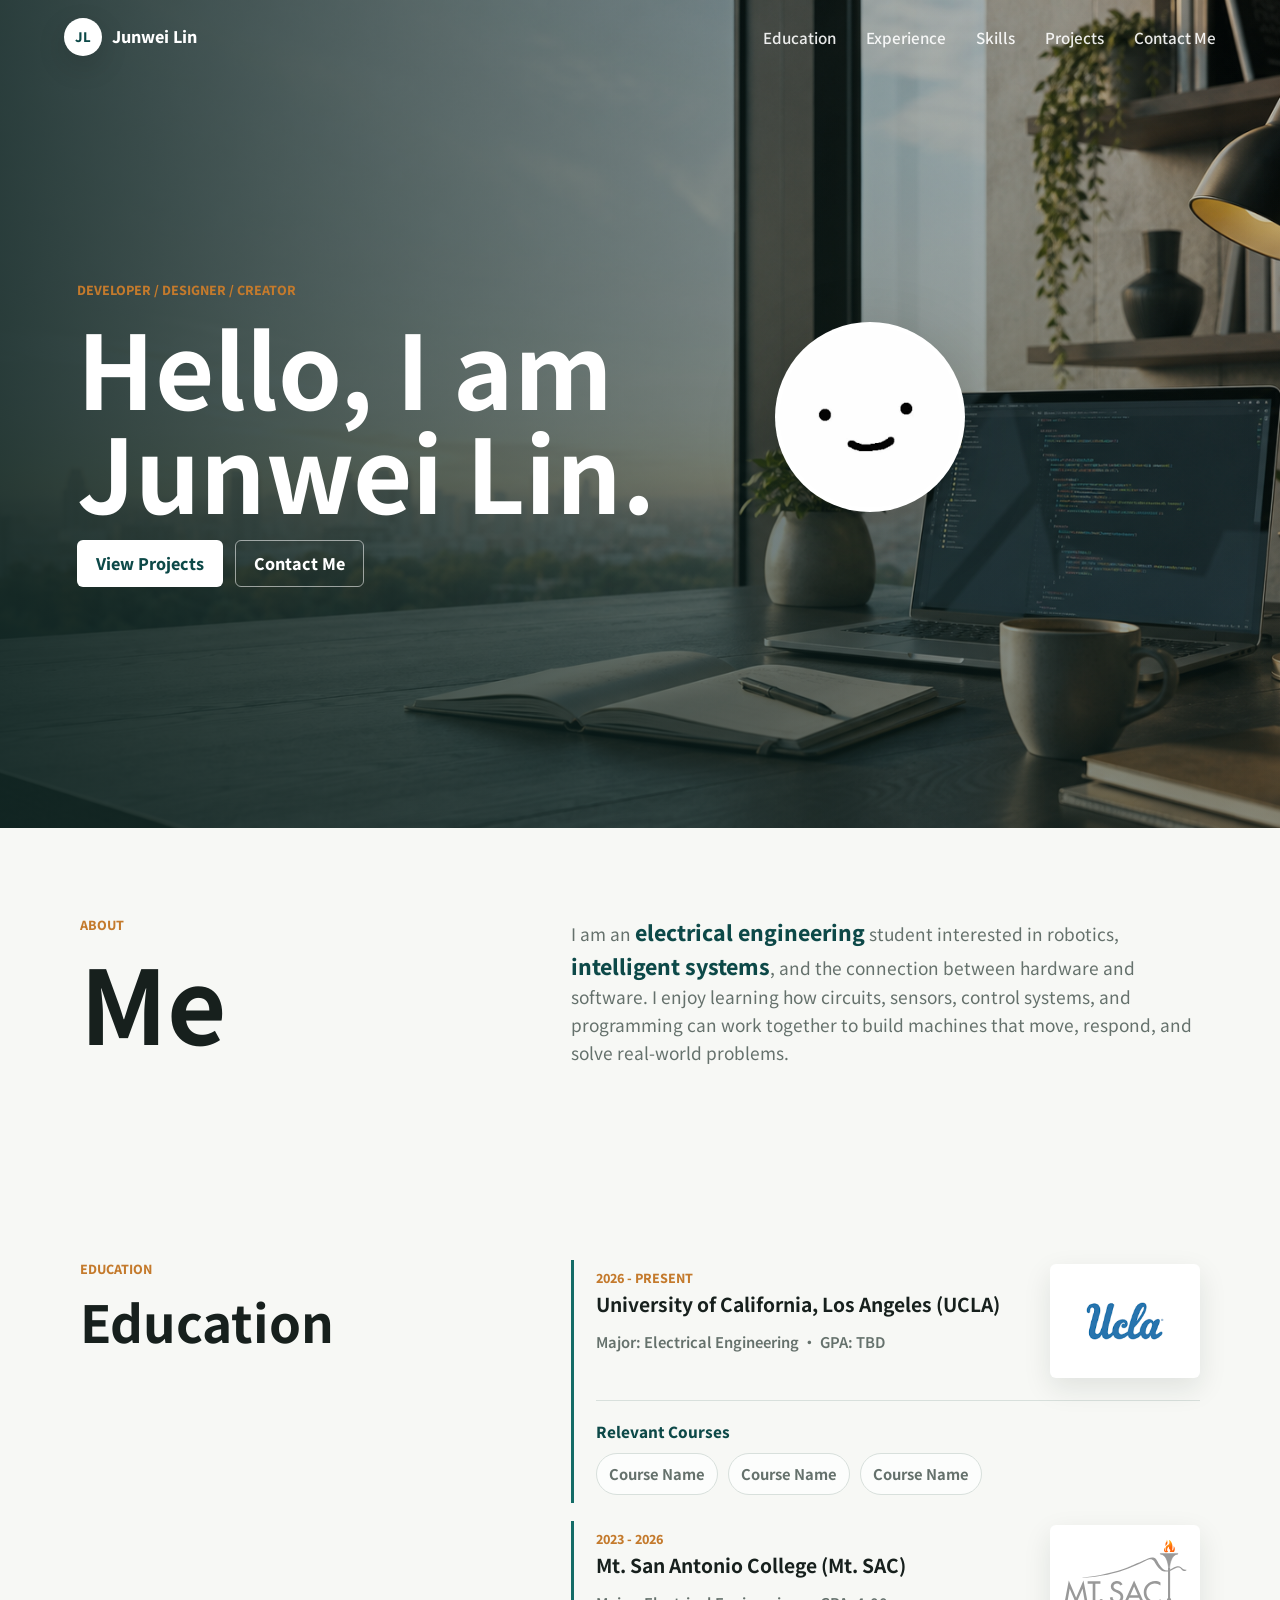
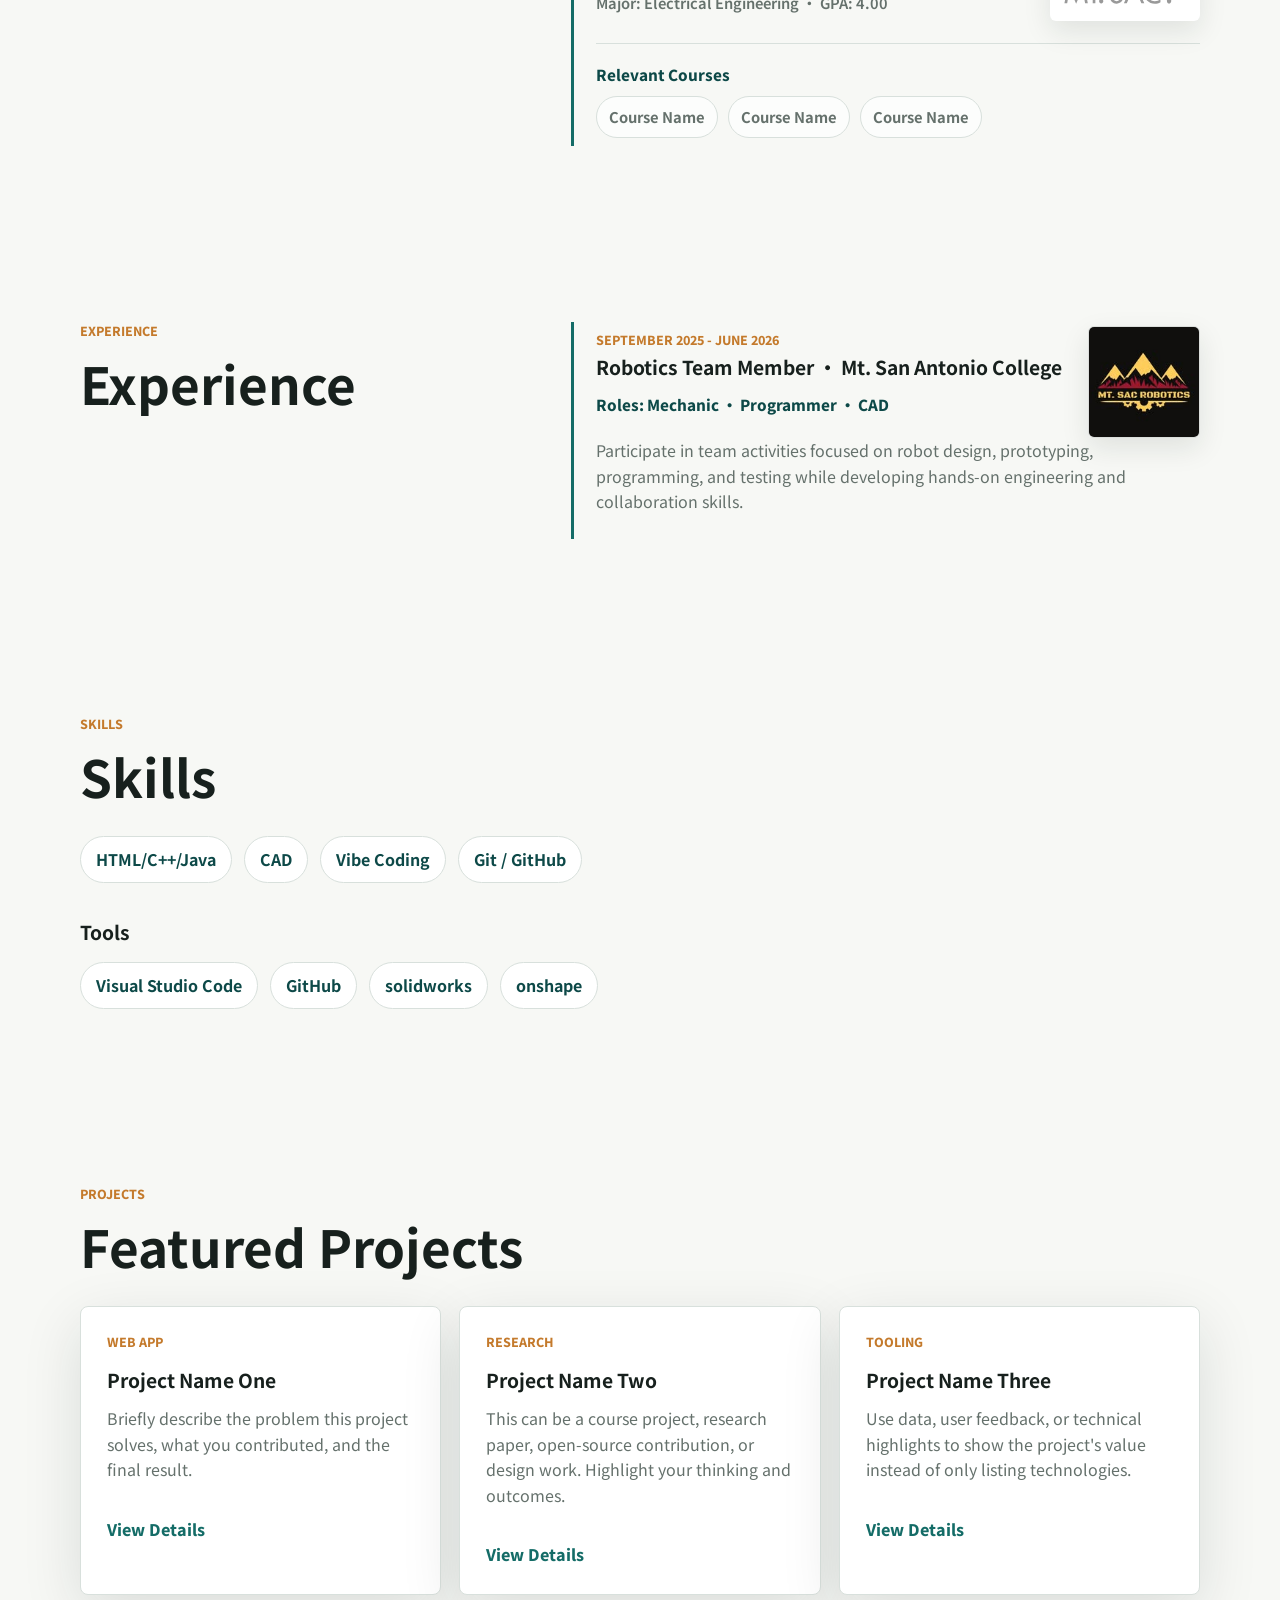
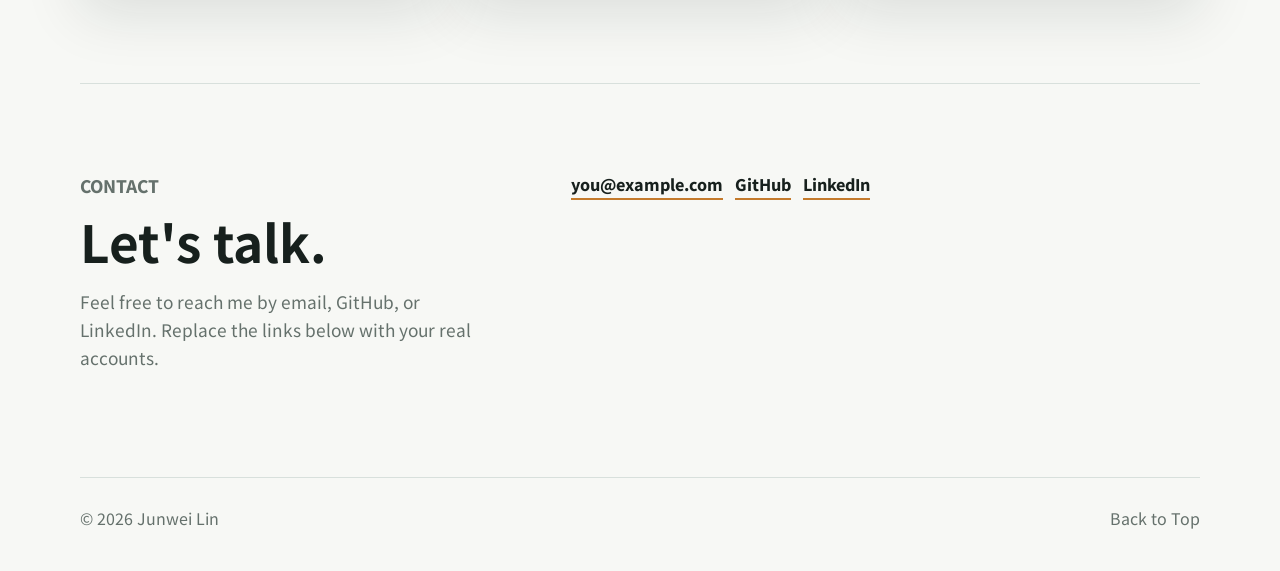
==== commit 4a26e508: "Add Mt SAC robotics team logo and roles" ====
--- a/index.html
+++ b/index.html
@@ -14,7 +14,7 @@
       href="https://fonts.googleapis.com/css2?family=Noto+Sans+SC:wght@400;500;700;800&display=swap"
       rel="stylesheet"
     />
-    <link rel="stylesheet" href="./styles.css?v=2" />
+    <link rel="stylesheet" href="./styles.css?v=3" />
   </head>
   <body>
     <header class="site-header" data-header>
@@ -131,8 +131,18 @@
         </div>
         <div class="timeline">
           <article>
-            <span>September 2025 - June 2026</span>
-            <h3>Robotics Team Member · Mt. San Antonio College</h3>
+            <div class="experience-header">
+              <div>
+                <span>September 2025 - June 2026</span>
+                <h3>Robotics Team Member · Mt. San Antonio College</h3>
+                <p class="experience-role">Roles: Mechanic · Programmer · CAD</p>
+              </div>
+              <img
+                class="experience-logo"
+                src="./assets/mtsac-robotics-logo.jpg"
+                alt="Mt. SAC Robotics team logo"
+              />
+            </div>
             <p>
               Participate in team activities focused on robot design, prototyping,
               programming, and testing while developing hands-on engineering and
--- a/styles.css
+++ b/styles.css
@@ -299,6 +299,30 @@
   padding: 4px 0 8px 22px;
 }
 
+.experience-header {
+  display: flex;
+  align-items: flex-start;
+  justify-content: space-between;
+  gap: 24px;
+}
+
+.timeline .experience-role {
+  margin-bottom: 14px;
+  color: var(--teal-dark);
+  font-size: 0.95rem;
+  font-weight: 800;
+}
+
+.experience-logo {
+  width: 112px;
+  height: 112px;
+  flex: 0 0 auto;
+  border: 1px solid rgba(20, 35, 33, 0.12);
+  border-radius: 6px;
+  box-shadow: 0 10px 28px rgba(20, 35, 33, 0.1);
+  object-fit: cover;
+}
+
 .education-header {
   display: flex;
   align-items: flex-start;
@@ -561,6 +585,15 @@
     font-size: 0.82rem;
   }
 
+  .experience-header {
+    gap: 14px;
+  }
+
+  .experience-logo {
+    width: 82px;
+    height: 82px;
+  }
+
   .hero {
     min-height: 86vh;
     padding: 118px 20px 56px;
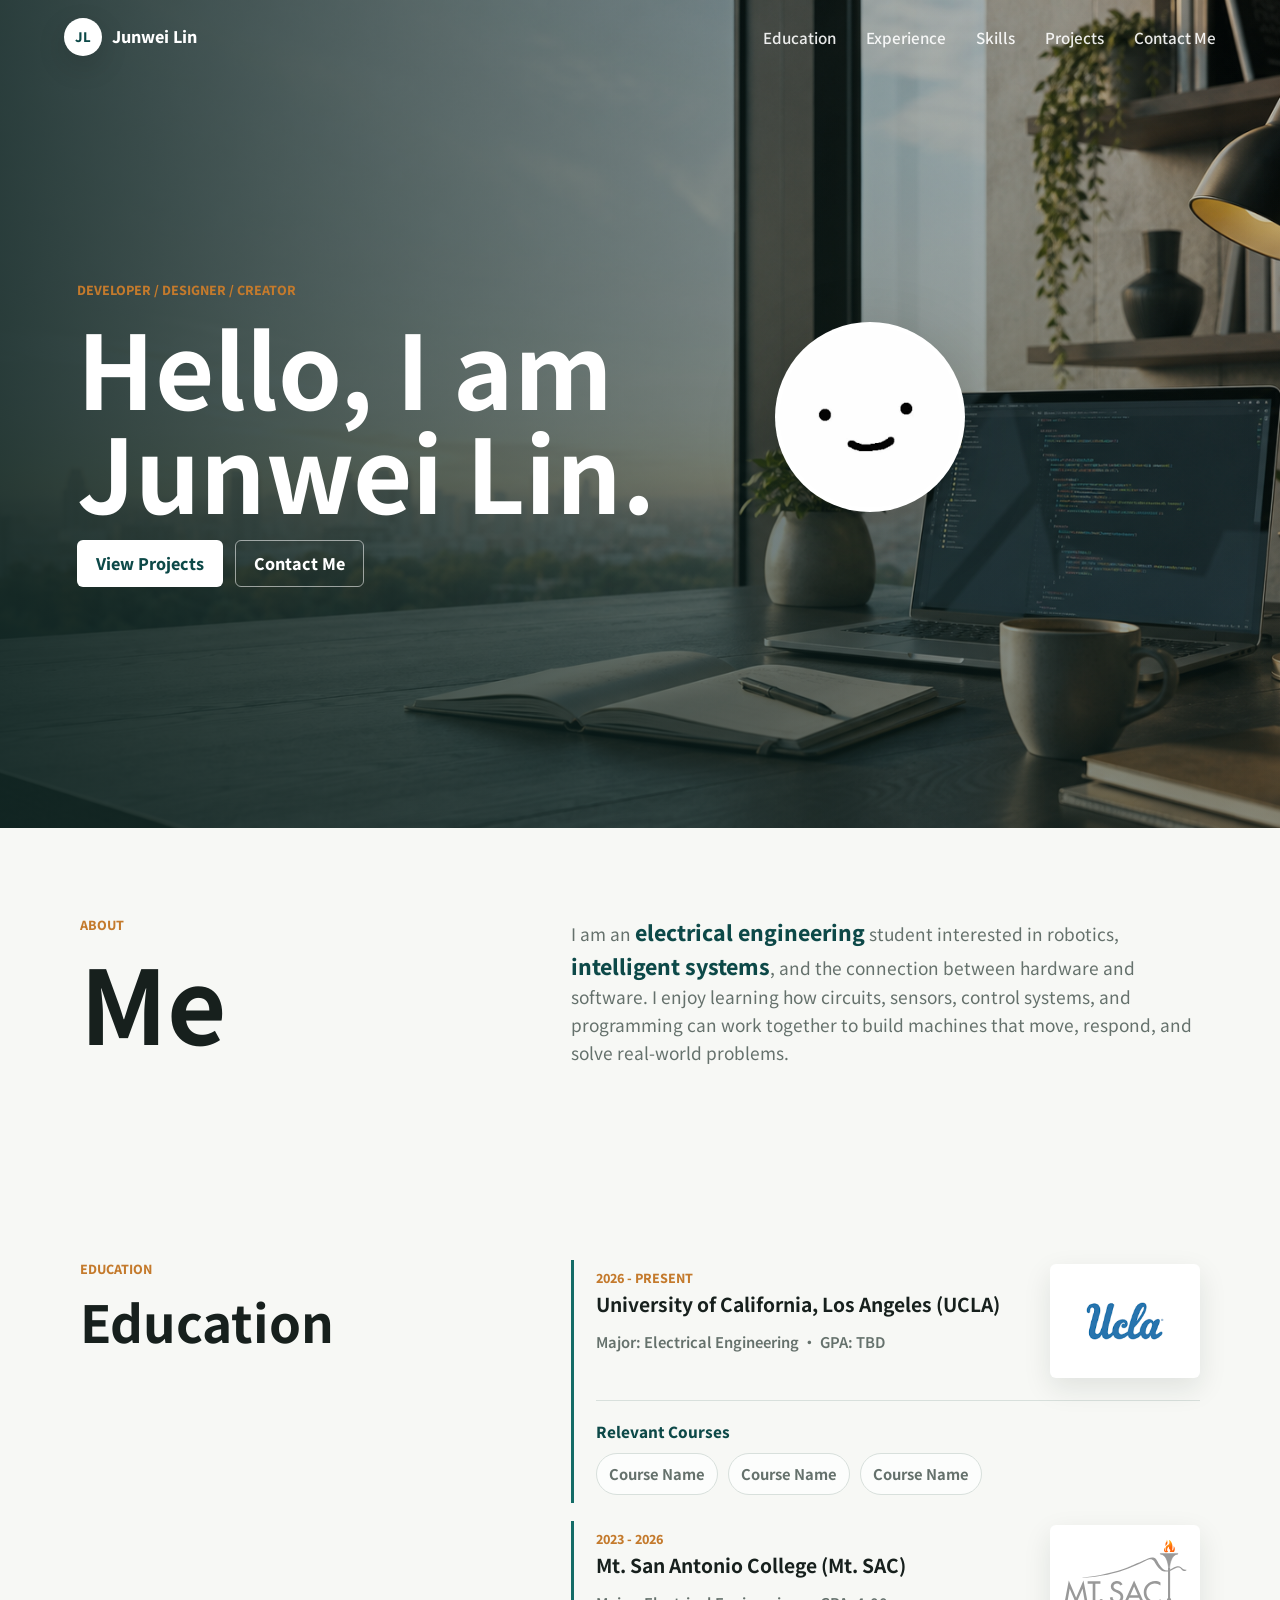
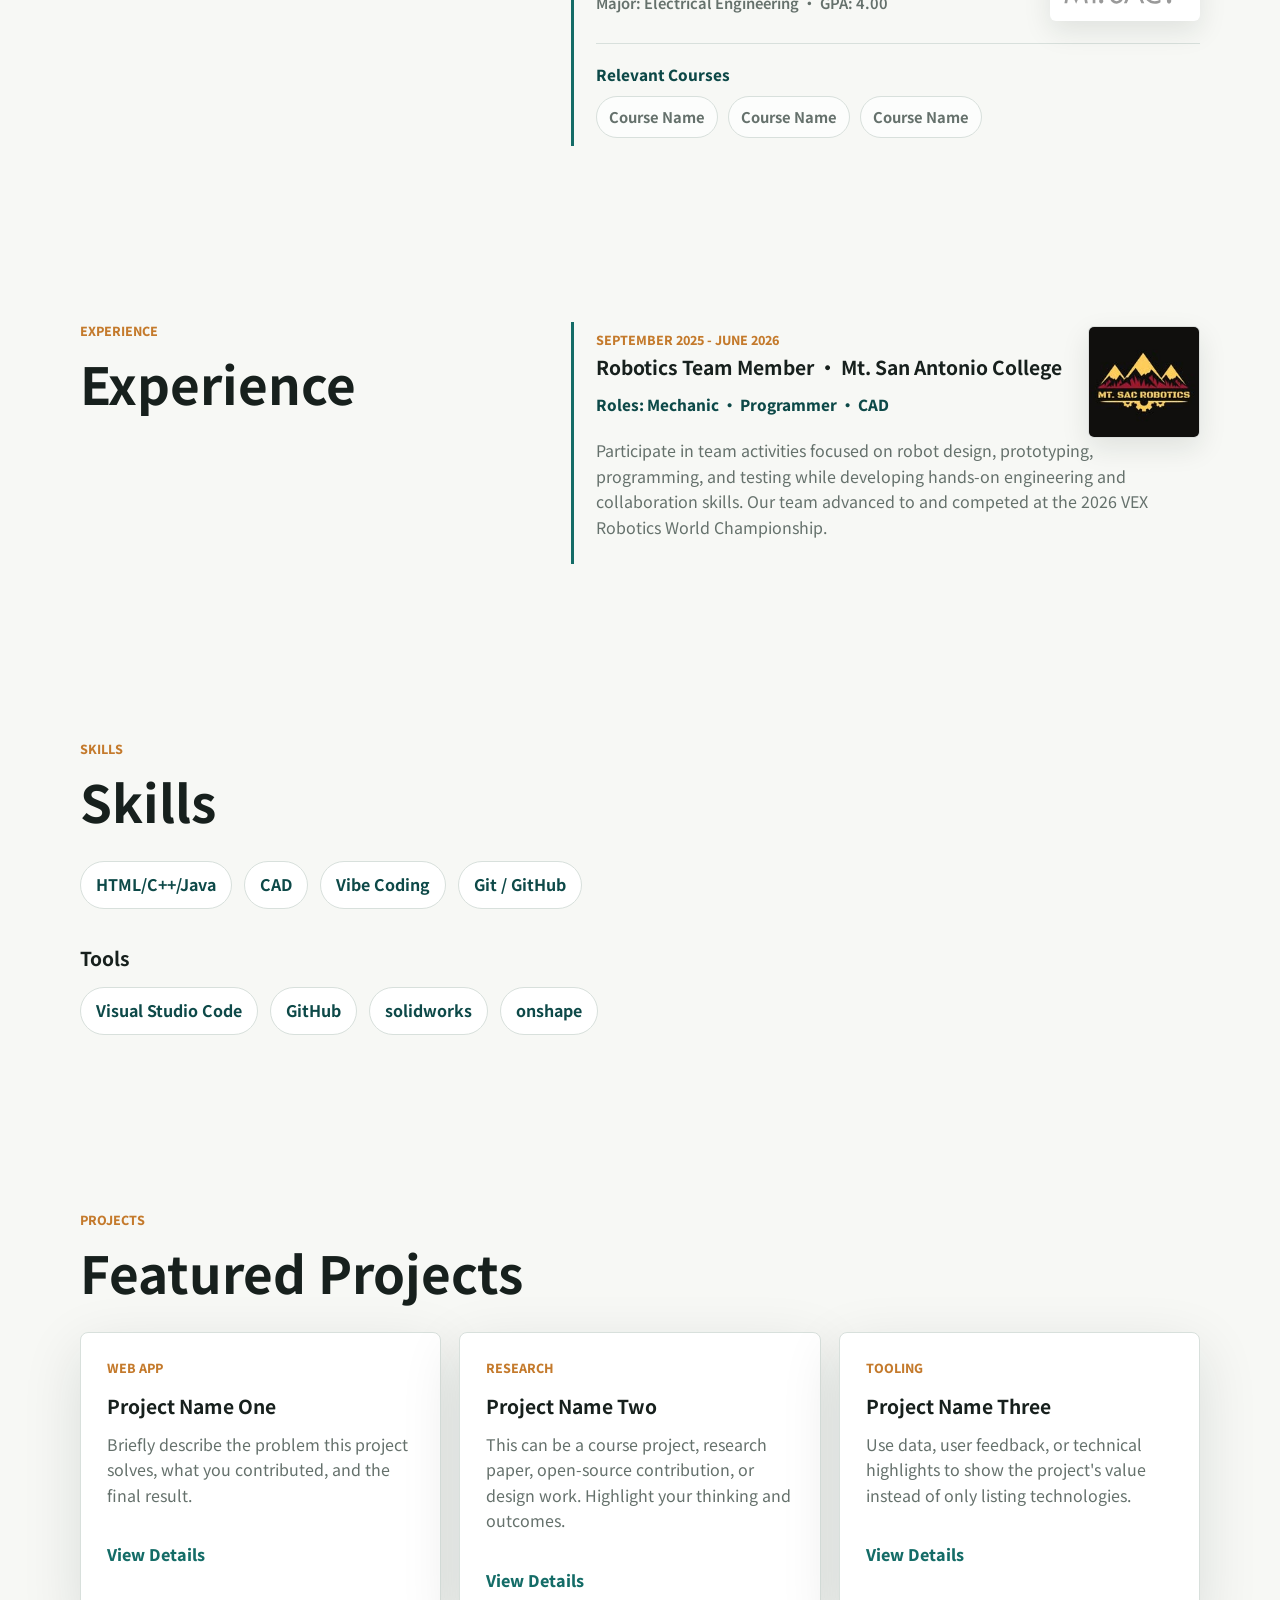
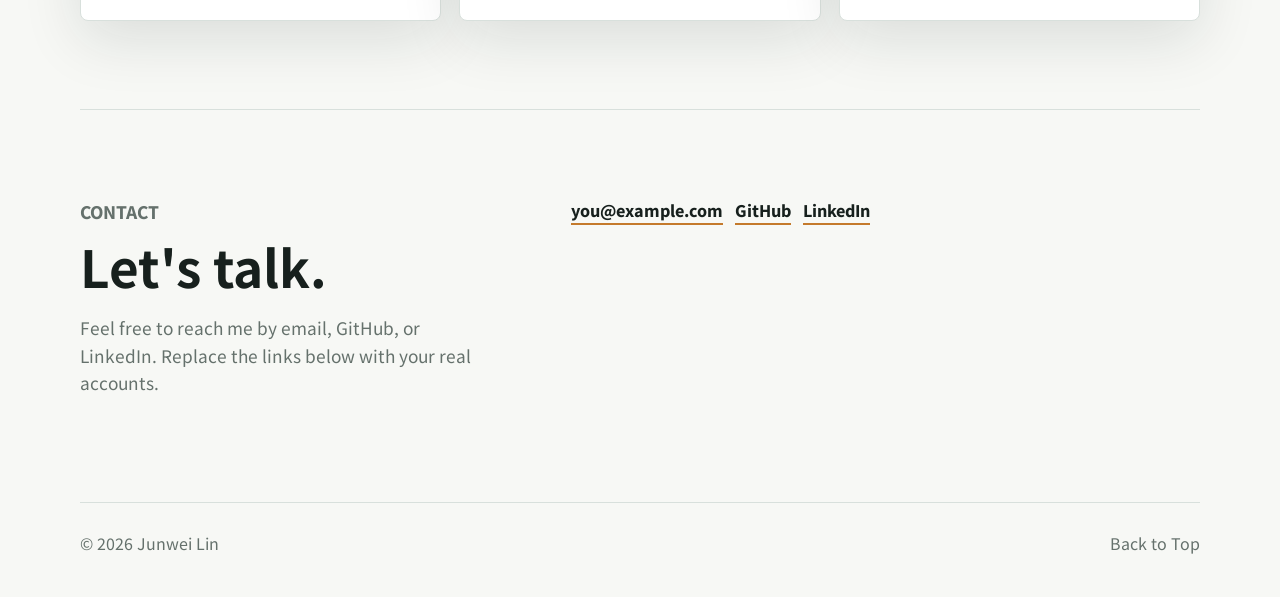
==== commit c1dd1660: "Add VEX World Championship experience" ====
--- a/index.html
+++ b/index.html
@@ -146,7 +146,8 @@
             <p>
               Participate in team activities focused on robot design, prototyping,
               programming, and testing while developing hands-on engineering and
-              collaboration skills.
+              collaboration skills. Our team advanced to and competed at the 2026 VEX
+              Robotics World Championship.
             </p>
           </article>
         </div>
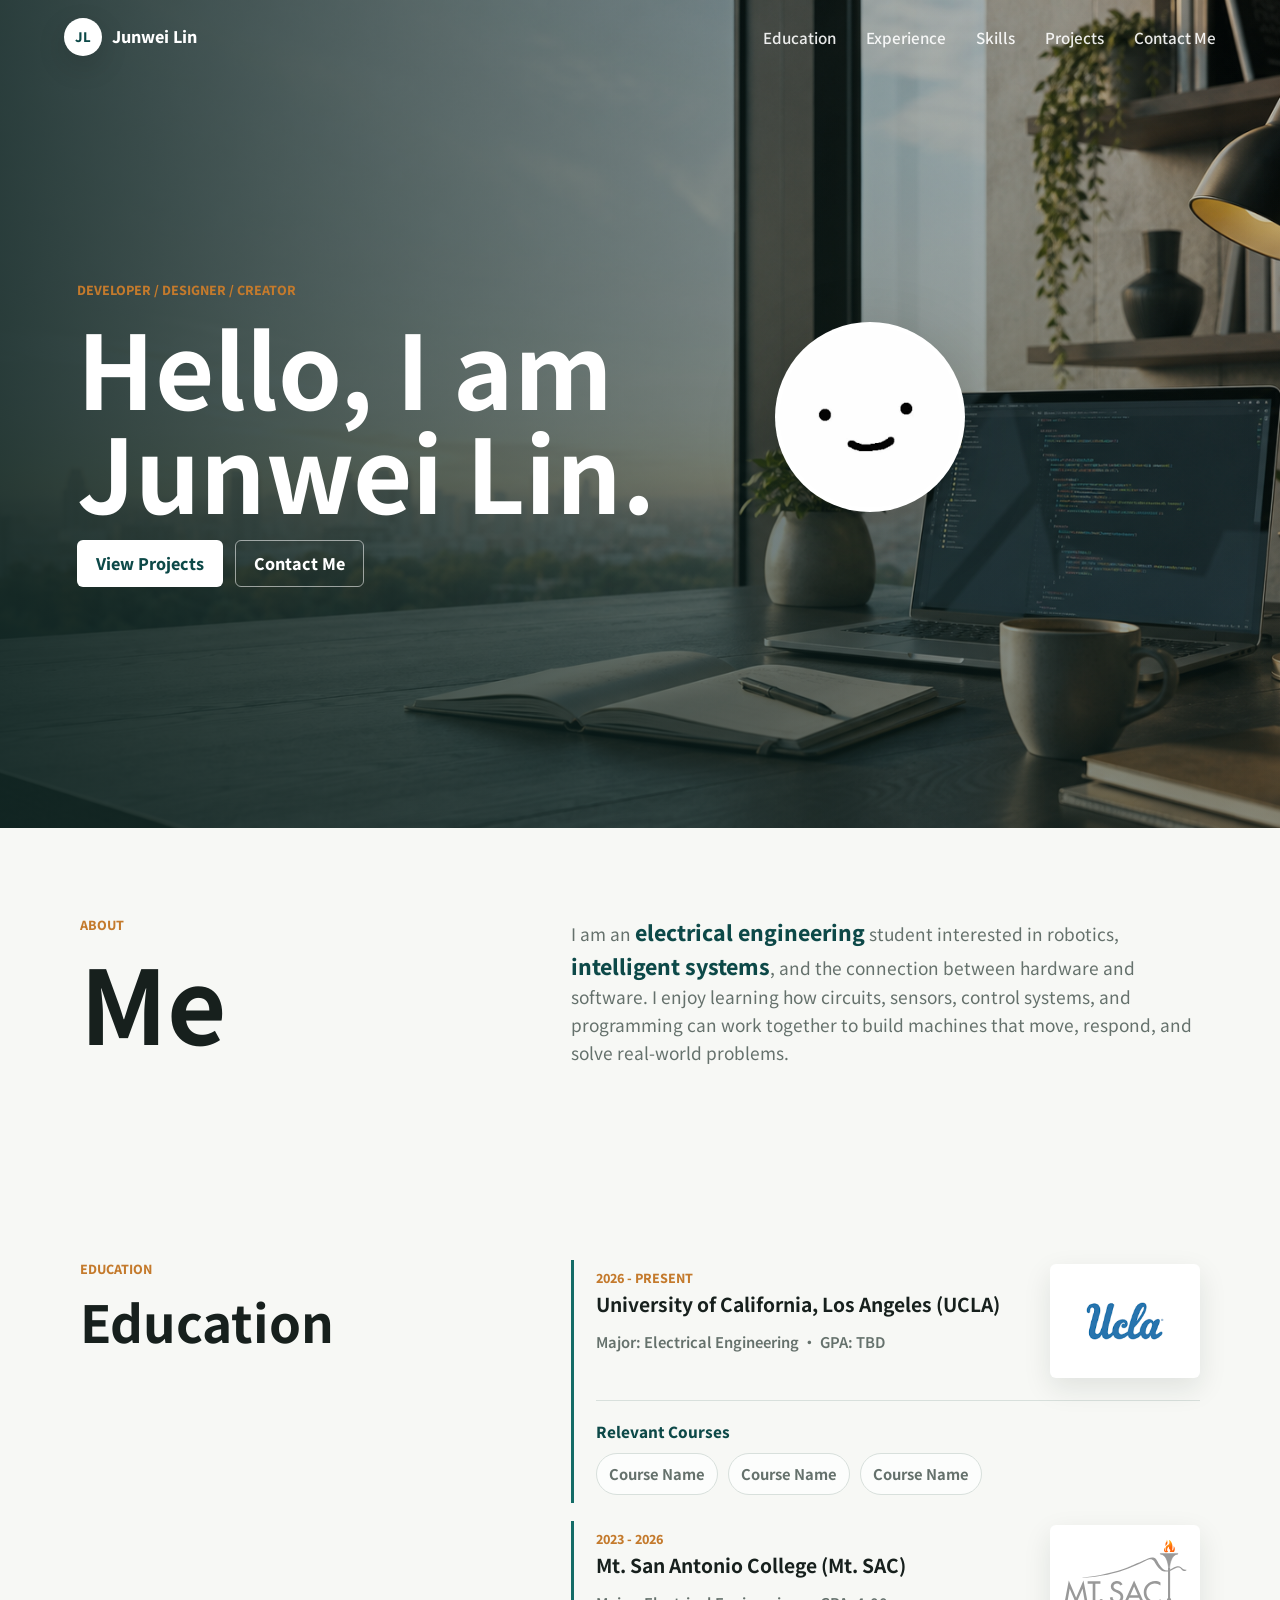
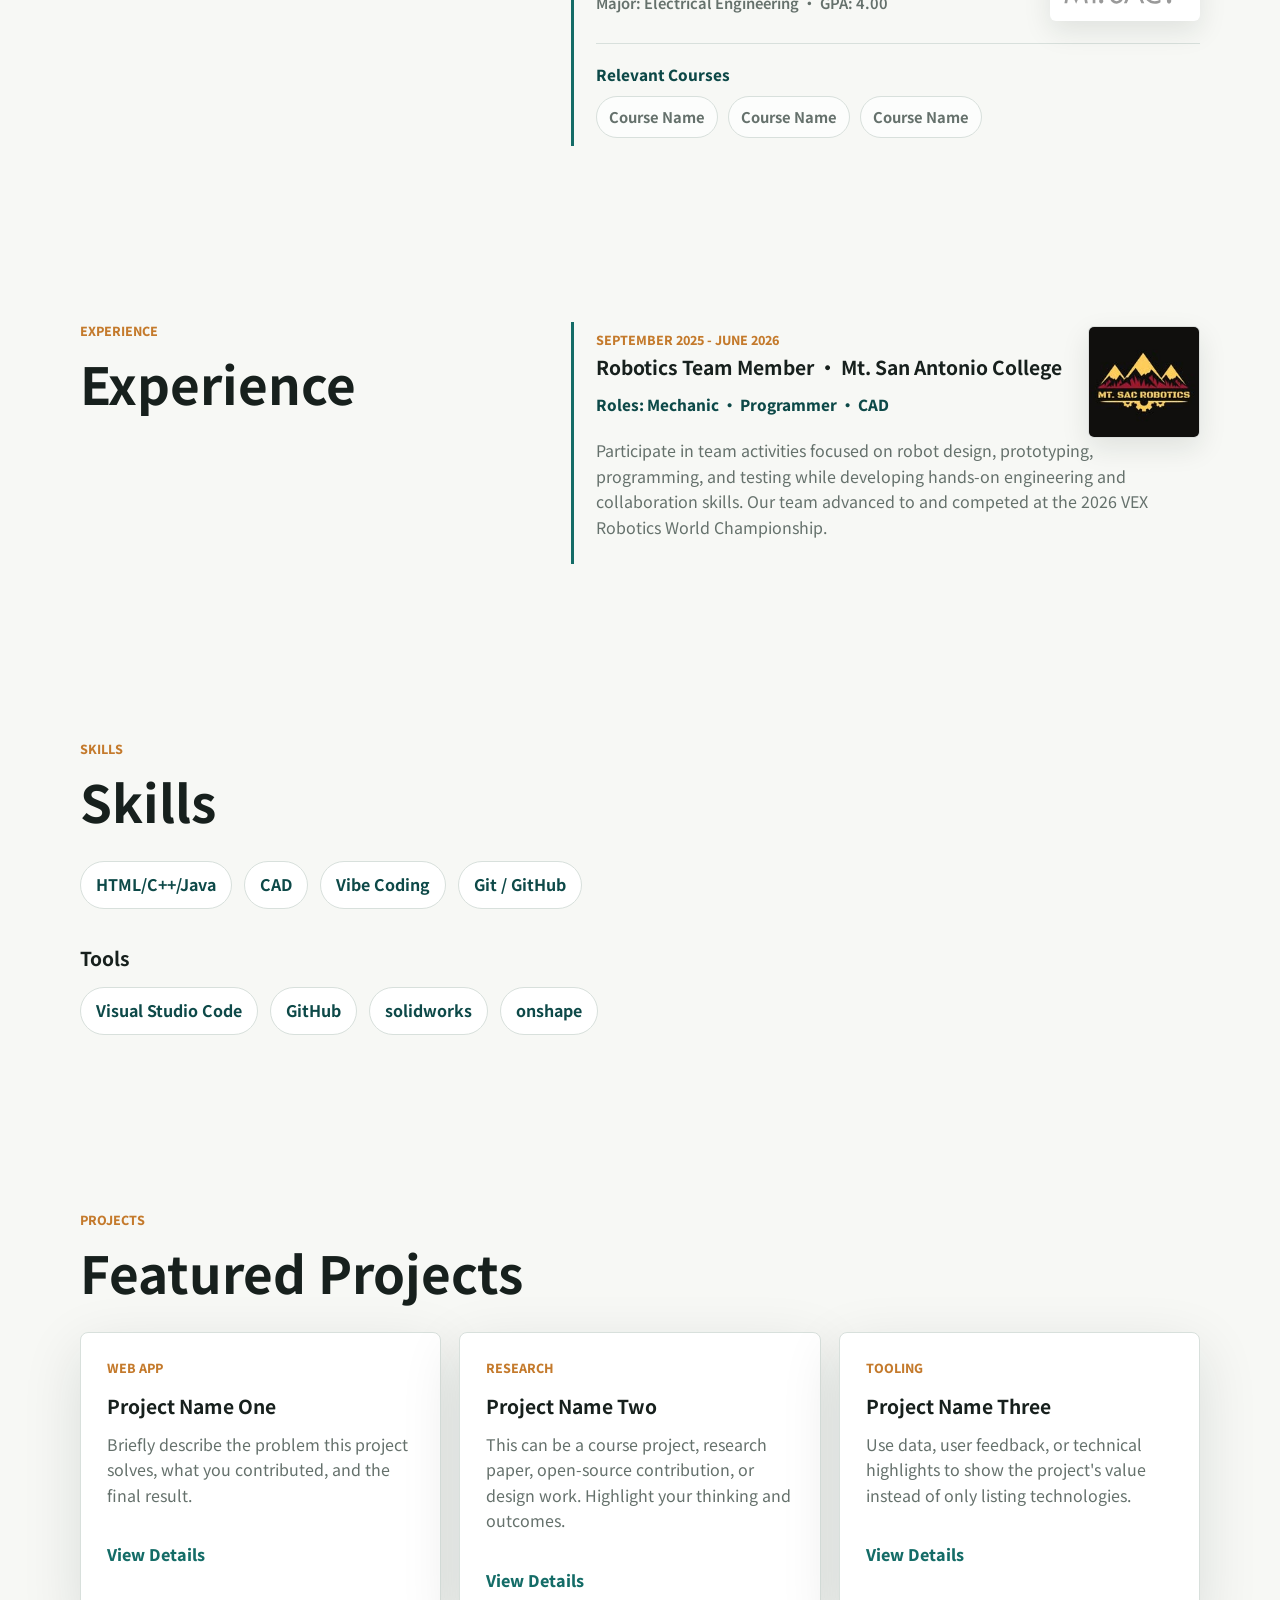
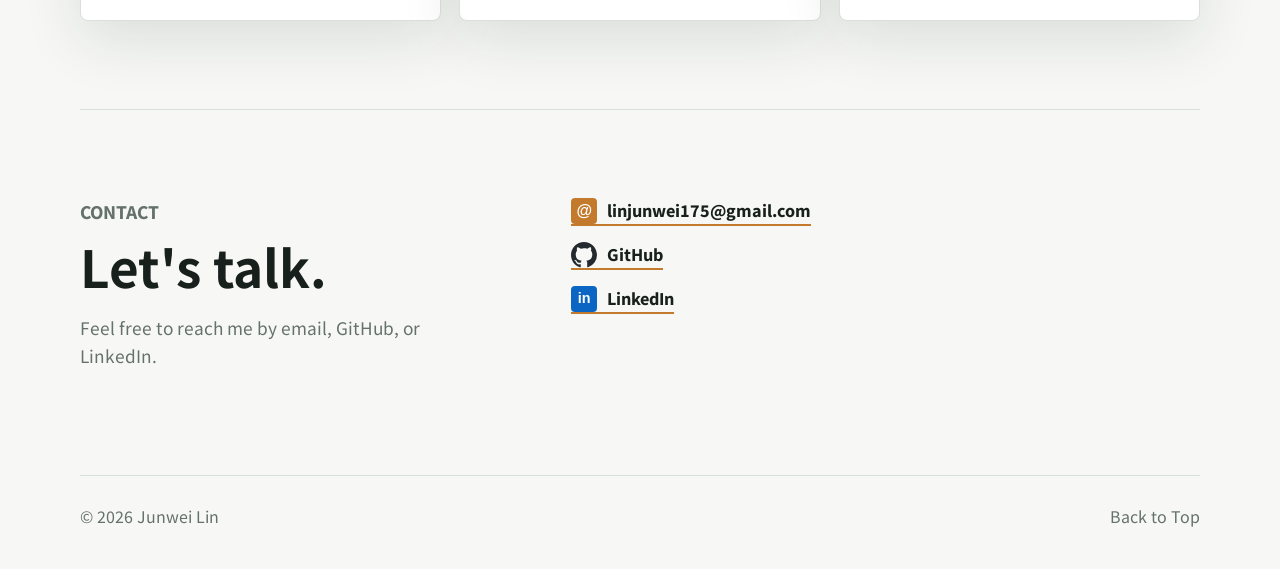
==== commit a13f79c8: "Add contact links and icons" ====
--- a/index.html
+++ b/index.html
@@ -217,13 +217,35 @@
           <h2>Let's talk.</h2>
           <p>
             Feel free to reach me by email, GitHub, or LinkedIn.
-            Replace the links below with your real accounts.
           </p>
         </div>
         <div class="contact-links">
-          <a href="mailto:you@example.com">you@example.com</a>
-          <a href="https://github.com/yourname">GitHub</a>
-          <a href="https://www.linkedin.com/in/yourname">LinkedIn</a>
+          <a
+            href="https://mail.google.com/mail/?view=cm&amp;fs=1&amp;to=linjunwei175@gmail.com"
+            target="_blank"
+            rel="noopener noreferrer"
+          >
+            <span class="contact-logo email-logo" aria-hidden="true">@</span>
+            linjunwei175@gmail.com
+          </a>
+          <a
+            href="https://github.com/Junwei0829"
+            target="_blank"
+            rel="noopener noreferrer"
+          >
+            <span class="contact-logo github-logo" aria-hidden="true">
+              <img src="./assets/github-mark.svg" alt="" />
+            </span>
+            GitHub
+          </a>
+          <a
+            href="https://www.linkedin.com/in/junwei-lin-657664356/"
+            target="_blank"
+            rel="noopener noreferrer"
+          >
+            <span class="contact-logo linkedin-logo" aria-hidden="true">in</span>
+            LinkedIn
+          </a>
         </div>
       </section>
     </main>
--- a/styles.css
+++ b/styles.css
@@ -408,13 +408,52 @@
 }
 
 .contact-links {
+  flex-direction: column;
+  align-items: flex-start;
   flex-wrap: wrap;
-  gap: 12px;
+  gap: 16px;
 }
 
 .contact-links a {
+  display: inline-flex;
+  align-items: center;
+  gap: 10px;
   border-bottom: 2px solid var(--amber);
   font-weight: 800;
+}
+
+.contact-logo {
+  display: grid;
+  width: 26px;
+  height: 26px;
+  flex: 0 0 auto;
+  place-items: center;
+  border-radius: 4px;
+  color: var(--white);
+  font-family: Arial, sans-serif;
+  font-size: 0.78rem;
+  font-weight: 800;
+  line-height: 1;
+}
+
+.email-logo {
+  background: var(--amber);
+  font-size: 1rem;
+}
+
+.github-logo {
+  background: transparent;
+}
+
+.github-logo img {
+  display: block;
+  width: 100%;
+  height: 100%;
+}
+
+.linkedin-logo {
+  background: #0a66c2;
+  font-size: 0.9rem;
 }
 
 .footer {
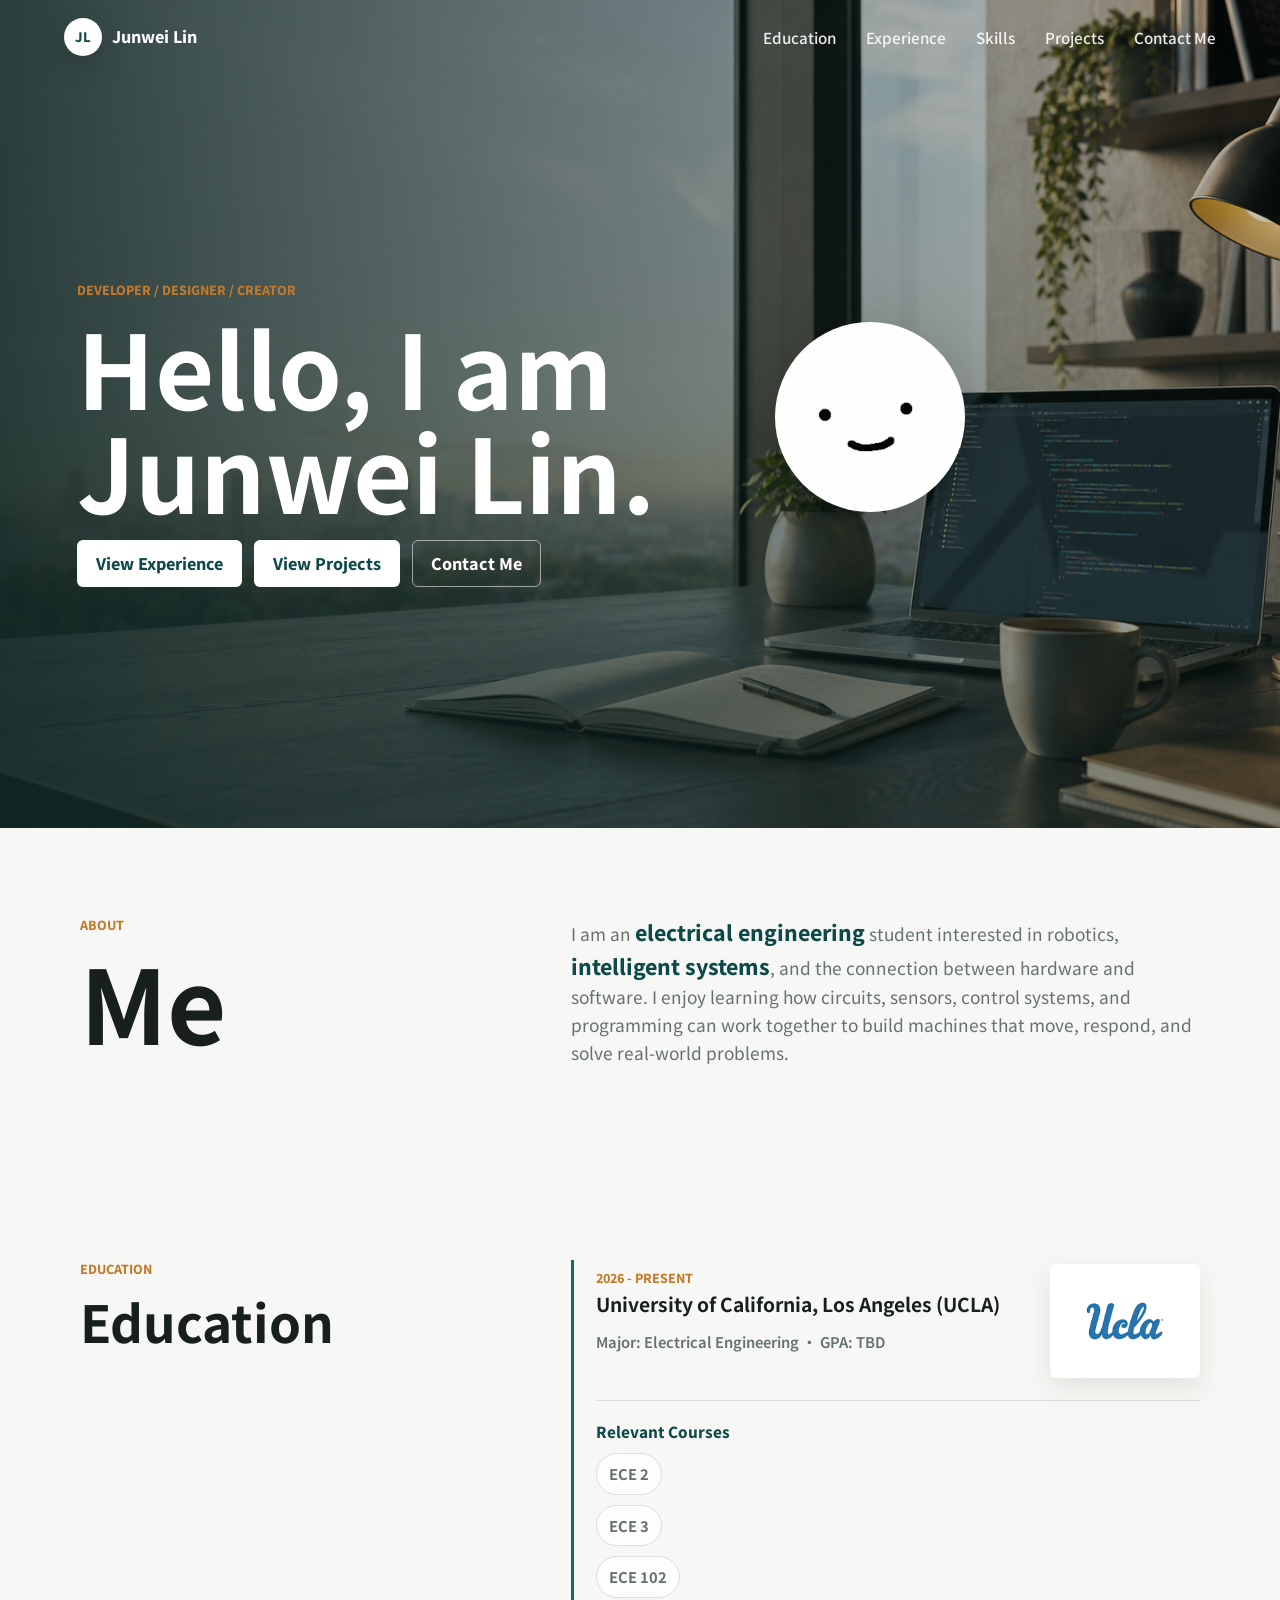
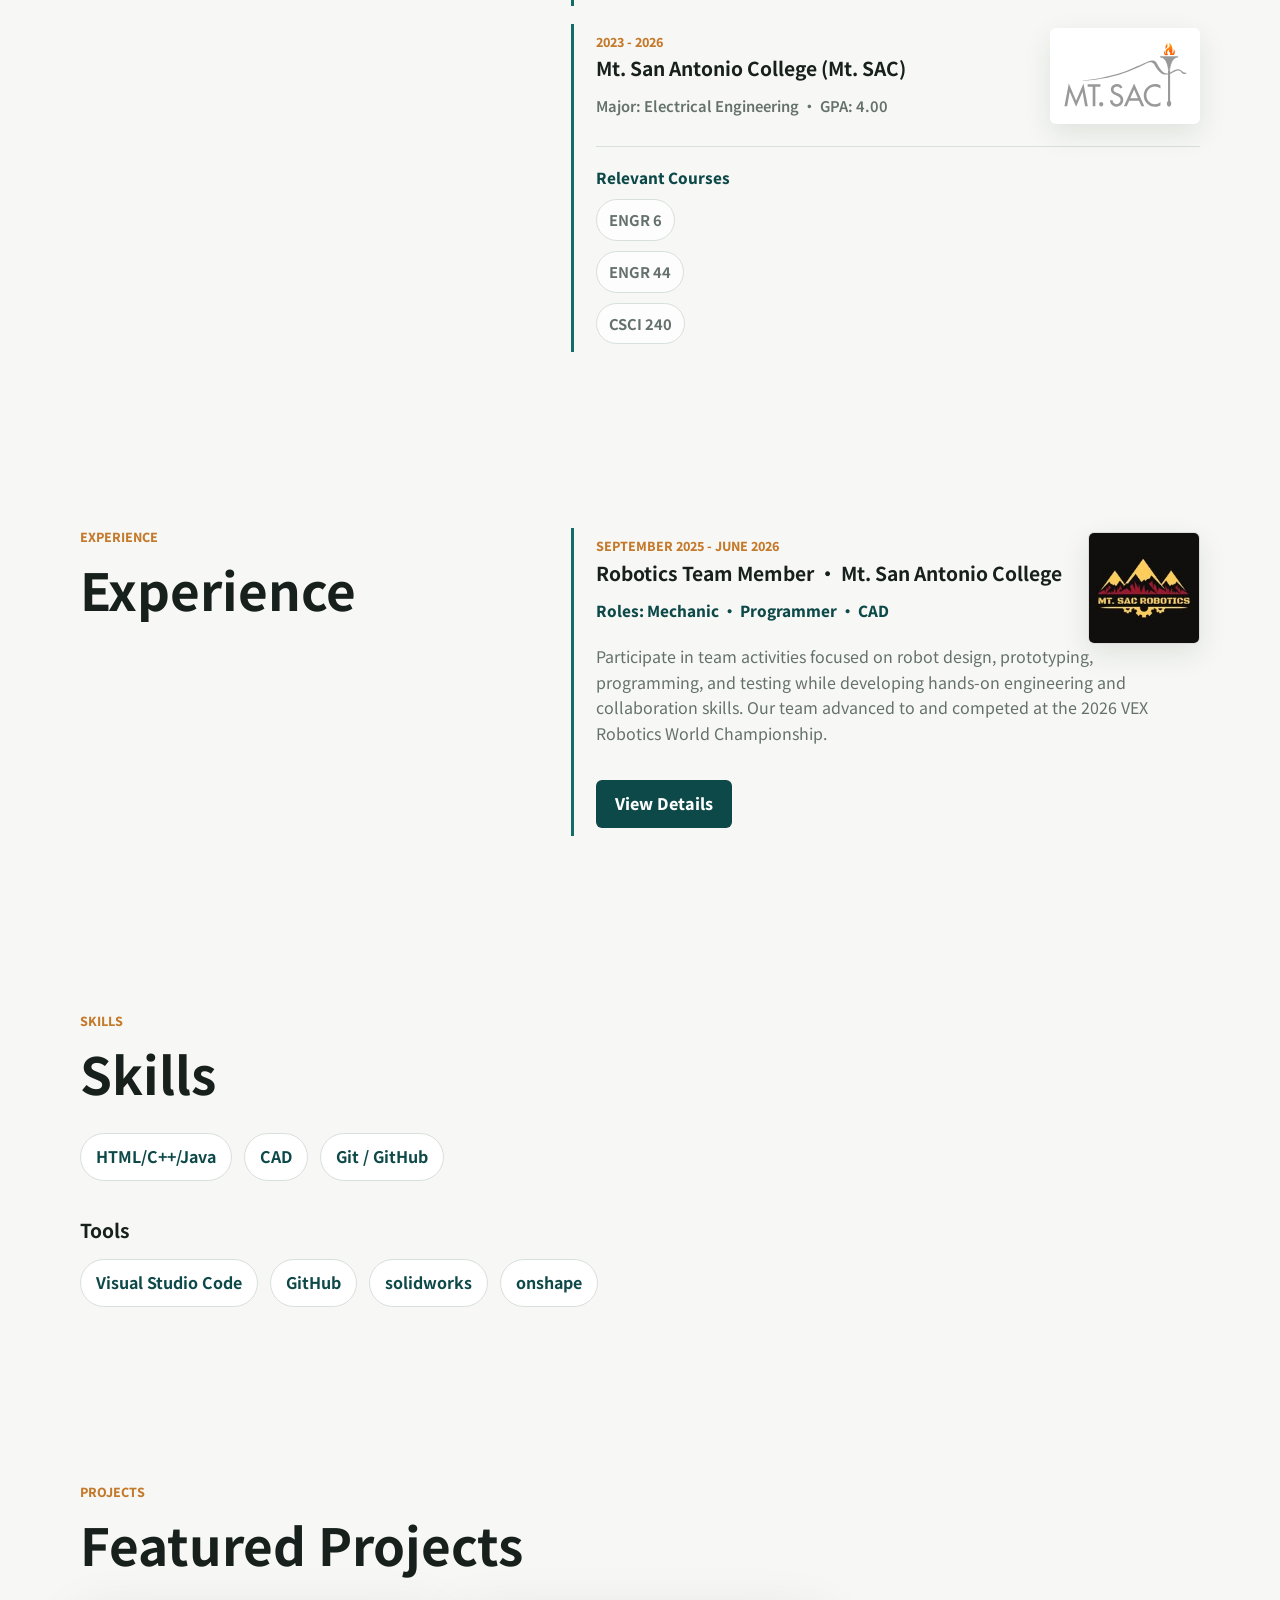
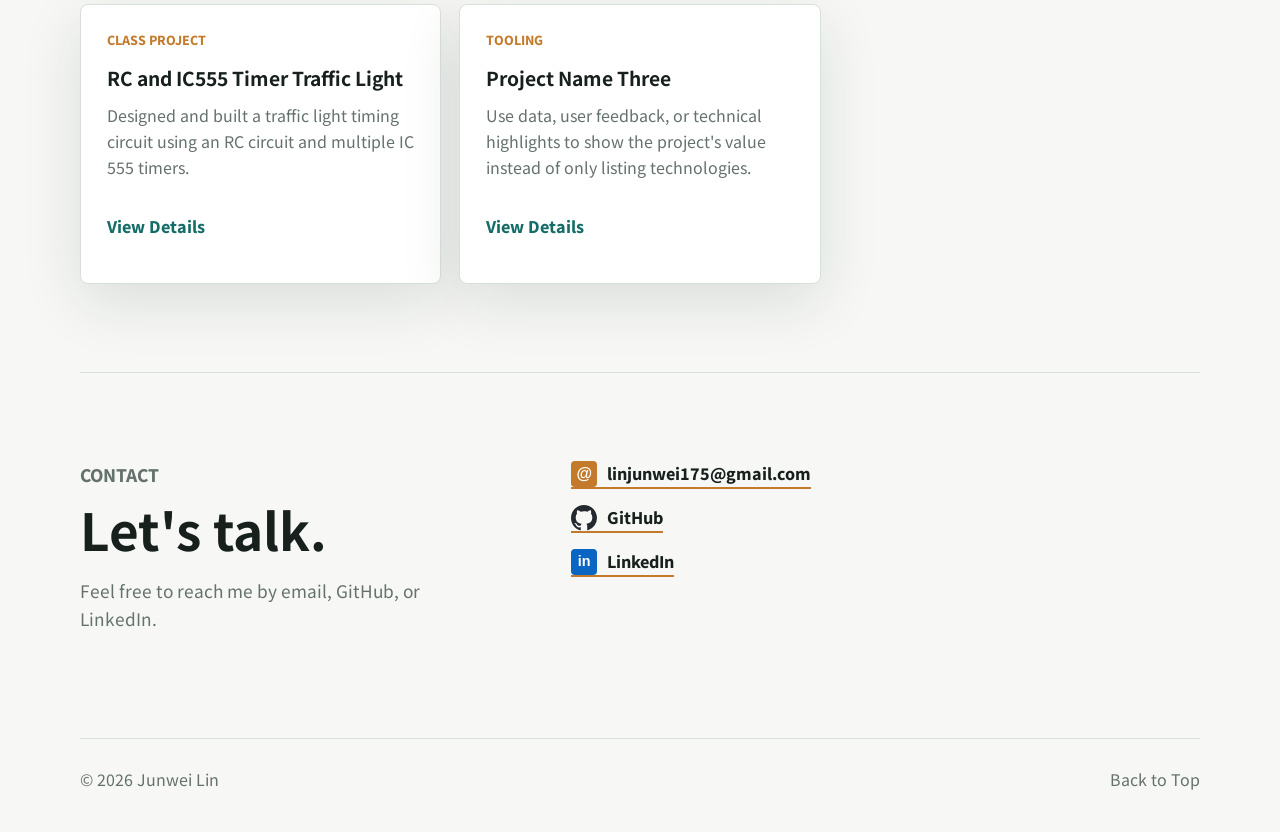
==== commit ba94de51: "Update portfolio courses, experience navigation, and project details" ====
--- a/index.html
+++ b/index.html
@@ -51,6 +51,7 @@
           </div>
          
           <div class="hero-actions">
+            <a class="button primary" href="#experience">View Experience</a>
             <a class="button primary" href="#projects">View Projects</a>
             <a class="button secondary" href="#contact">Contact Me</a>
           </div>
@@ -92,10 +93,10 @@
             </div>
             <div class="course-space">
               <h4>Relevant Courses</h4>
-              <ul>
-                <li>Course Name</li>
-                <li>Course Name</li>
-                <li>Course Name</li>
+              <ul class="course-list-vertical">
+                <li>ECE 2</li>
+                <li>ECE 3</li>
+                <li>ECE 102</li>
               </ul>
             </div>
           </article>
@@ -114,10 +115,10 @@
             </div>
             <div class="course-space">
               <h4>Relevant Courses</h4>
-              <ul>
-                <li>Course Name</li>
-                <li>Course Name</li>
-                <li>Course Name</li>
+              <ul class="course-list-vertical">
+                <li>ENGR 6</li>
+                <li>ENGR 44</li>
+                <li>CSCI 240</li>
               </ul>
             </div>
           </article>
@@ -149,6 +150,9 @@
               collaboration skills. Our team advanced to and competed at the 2026 VEX
               Robotics World Championship.
             </p>
+            <div class="detail-actions">
+              <a class="button primary" href="./project-one.html" aria-label="View Mt. SAC Robotics Team details">View Details</a>
+            </div>
           </article>
         </div>
       </section>
@@ -161,7 +165,6 @@
         <ul class="skill-list" aria-label="Skills list">
           <li>HTML/C++/Java</li>
           <li>CAD</li>
-          <li>Vibe Coding</li>
           <li>Git / GitHub</li>
         </ul>
         <div class="tool-group">
@@ -182,22 +185,18 @@
         </div>
         <div class="project-grid">
           <article class="project-card">
-            <div class="project-meta">Web App</div>
-            <h3>Project Name One</h3>
+            <div class="project-meta">Class Project</div>
+            <h3>RC and IC555 Timer Traffic Light</h3>
             <p>
-              Briefly describe the problem this project solves, what you contributed,
-              and the final result.
+              Designed and built a traffic light timing circuit using an RC circuit and
+              multiple IC 555 timers.
             </p>
-            <a href="./project-one.html" aria-label="View Project Name One details">View Details</a>
-          </article>
-          <article class="project-card">
-            <div class="project-meta">Research</div>
-            <h3>Project Name Two</h3>
-            <p>
-              This can be a course project, research paper, open-source contribution,
-              or design work. Highlight your thinking and outcomes.
-            </p>
-            <a href="./project-two.html" aria-label="View Project Name Two details">View Details</a>
+            <a
+              href="./project-two.html"
+              aria-label="View RC and IC555 Timer Traffic Light details"
+            >
+              View Details
+            </a>
           </article>
           <article class="project-card">
             <div class="project-meta">Tooling</div>
--- a/styles.css
+++ b/styles.css
@@ -367,6 +367,11 @@
   list-style: none;
 }
 
+.course-space .course-list-vertical {
+  flex-direction: column;
+  align-items: flex-start;
+}
+
 .course-space li {
   border: 1px solid var(--line);
   border-radius: 999px;
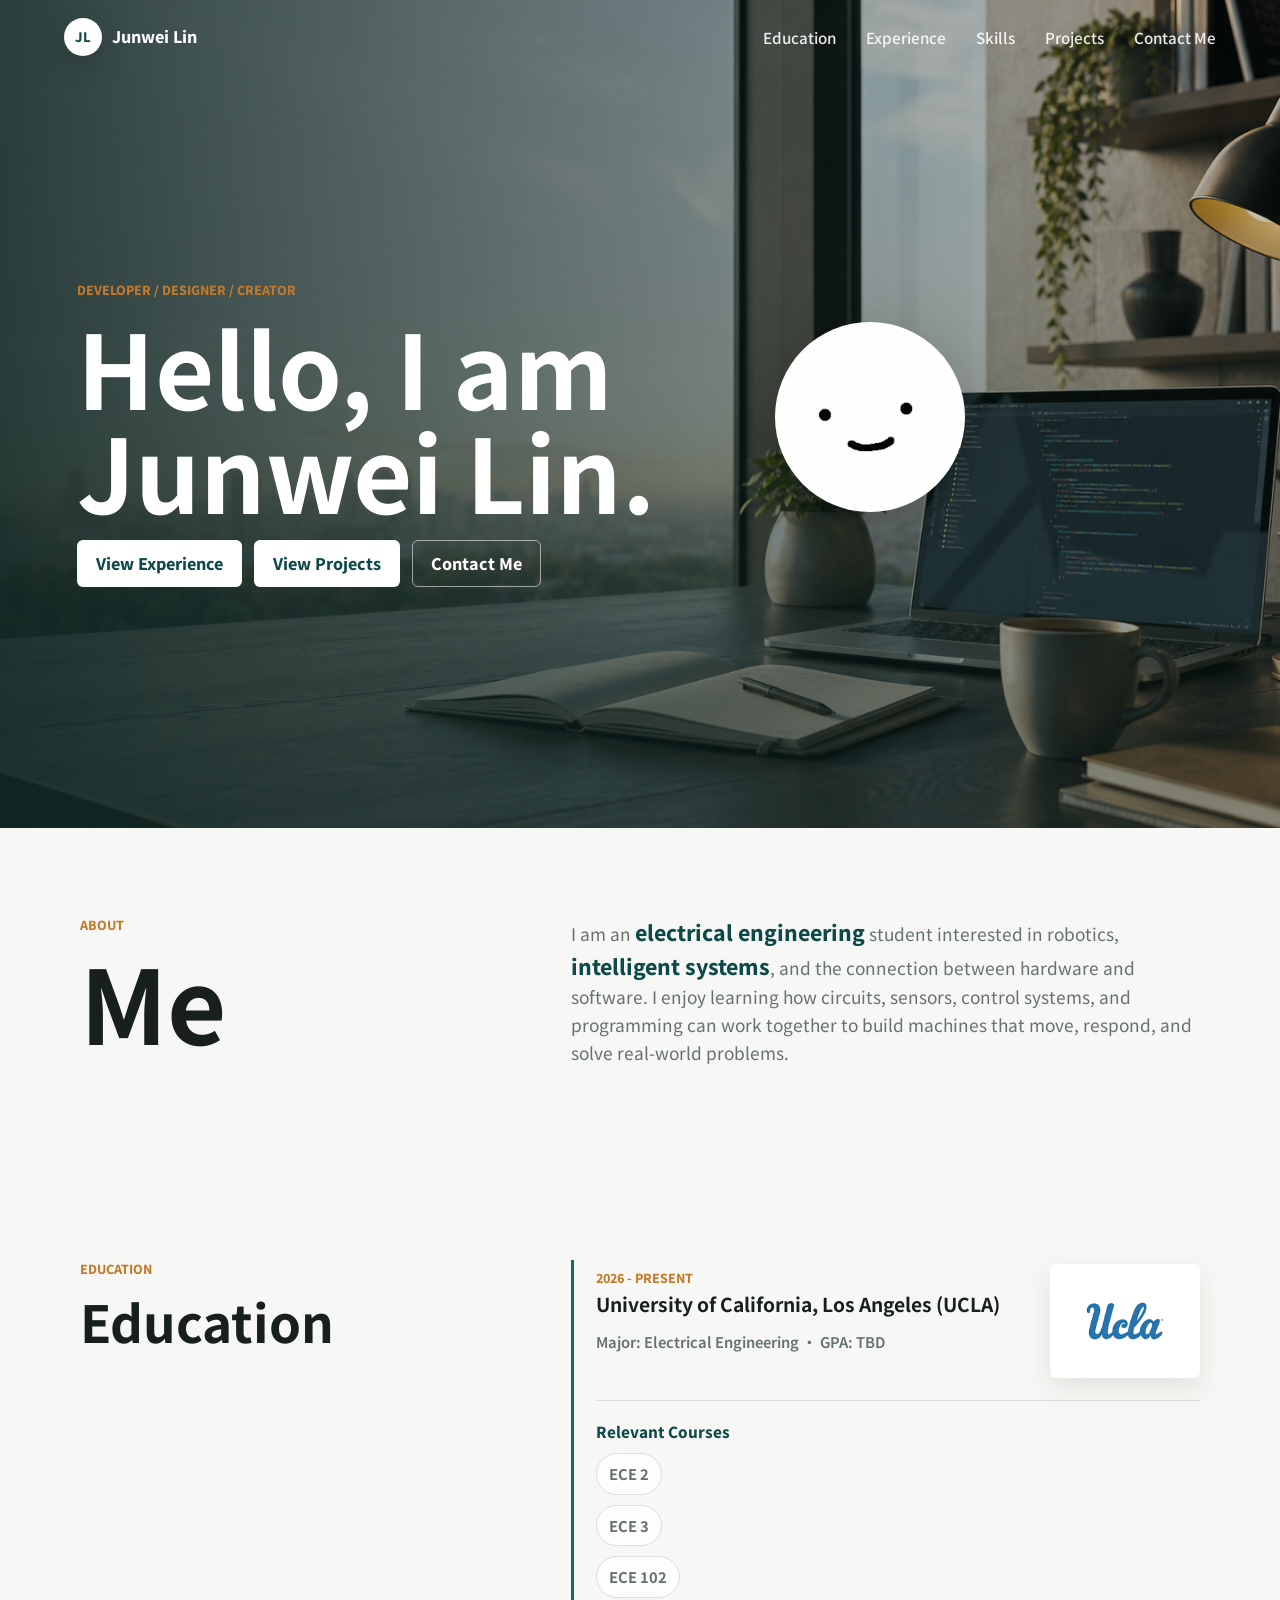
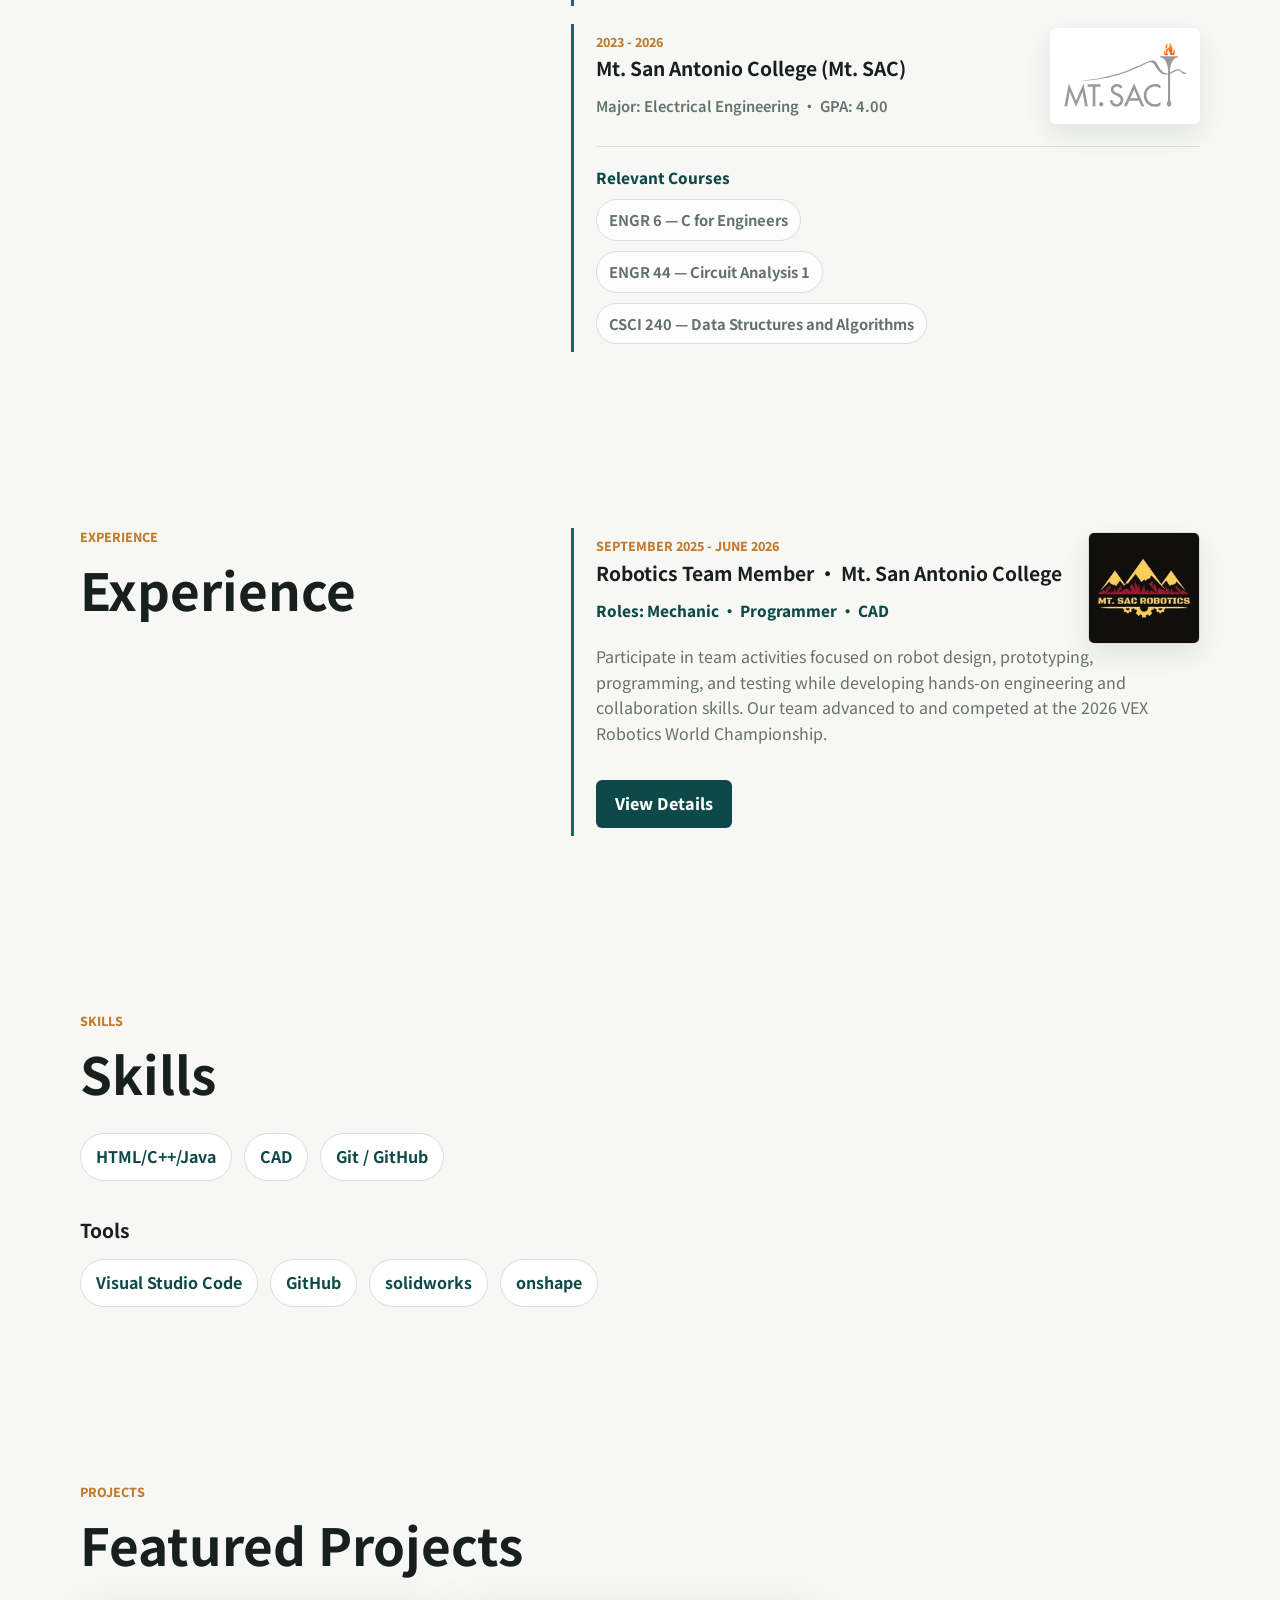
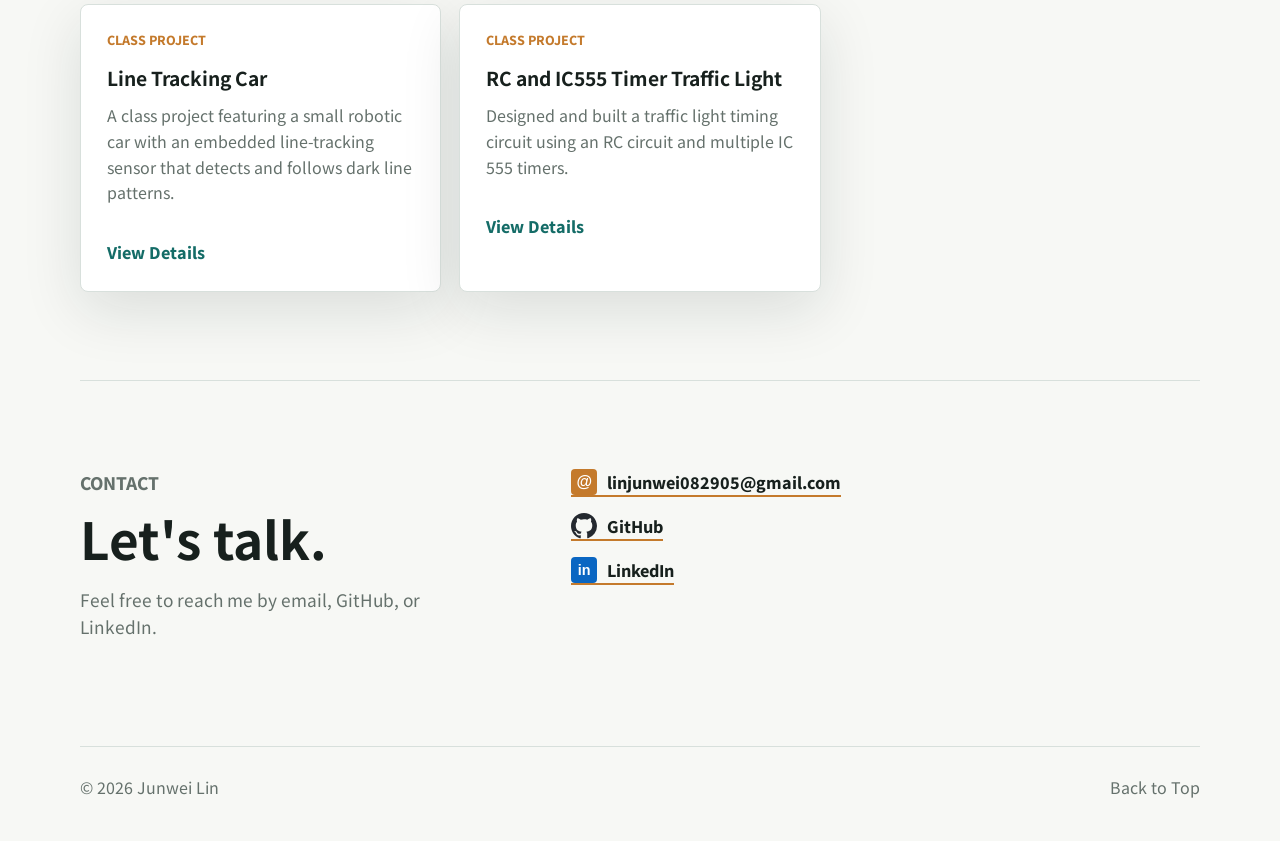
==== commit 6b3233f9: "Update class projects, course titles, and contact email" ====
--- a/index.html
+++ b/index.html
@@ -116,9 +116,9 @@
             <div class="course-space">
               <h4>Relevant Courses</h4>
               <ul class="course-list-vertical">
-                <li>ENGR 6</li>
-                <li>ENGR 44</li>
-                <li>CSCI 240</li>
+                <li>ENGR 6 — C for Engineers</li>
+                <li>ENGR 44 — Circuit Analysis 1</li>
+                <li>CSCI 240 — Data Structures and Algorithms</li>
               </ul>
             </div>
           </article>
@@ -186,26 +186,25 @@
         <div class="project-grid">
           <article class="project-card">
             <div class="project-meta">Class Project</div>
+            <h3>Line Tracking Car</h3>
+            <p>
+              A class project featuring a small robotic car with an embedded line-tracking sensor that detects and follows dark line patterns.
+            </p>
+            <a
+              href="./project-two.html"
+              aria-label="View Line Tracking Car details"
+            >
+              View Details
+            </a>
+          </article>
+          <article class="project-card">
+            <div class="project-meta">Class Project</div>
             <h3>RC and IC555 Timer Traffic Light</h3>
             <p>
               Designed and built a traffic light timing circuit using an RC circuit and
               multiple IC 555 timers.
             </p>
-            <a
-              href="./project-two.html"
-              aria-label="View RC and IC555 Timer Traffic Light details"
-            >
-              View Details
-            </a>
-          </article>
-          <article class="project-card">
-            <div class="project-meta">Tooling</div>
-            <h3>Project Name Three</h3>
-            <p>
-              Use data, user feedback, or technical highlights to show the project's value
-              instead of only listing technologies.
-            </p>
-            <a href="./project-three.html" aria-label="View Project Name Three details">View Details</a>
+            <a href="./traffic-light.html" aria-label="View RC and IC555 Timer Traffic Light details">View Details</a>
           </article>
         </div>
       </section>
@@ -220,12 +219,12 @@
         </div>
         <div class="contact-links">
           <a
-            href="https://mail.google.com/mail/?view=cm&amp;fs=1&amp;to=linjunwei175@gmail.com"
+            href="https://mail.google.com/mail/?view=cm&amp;fs=1&amp;to=linjunwei082905@gmail.com"
             target="_blank"
             rel="noopener noreferrer"
           >
             <span class="contact-logo email-logo" aria-hidden="true">@</span>
-            linjunwei175@gmail.com
+            linjunwei082905@gmail.com
           </a>
           <a
             href="https://github.com/Junwei0829"
